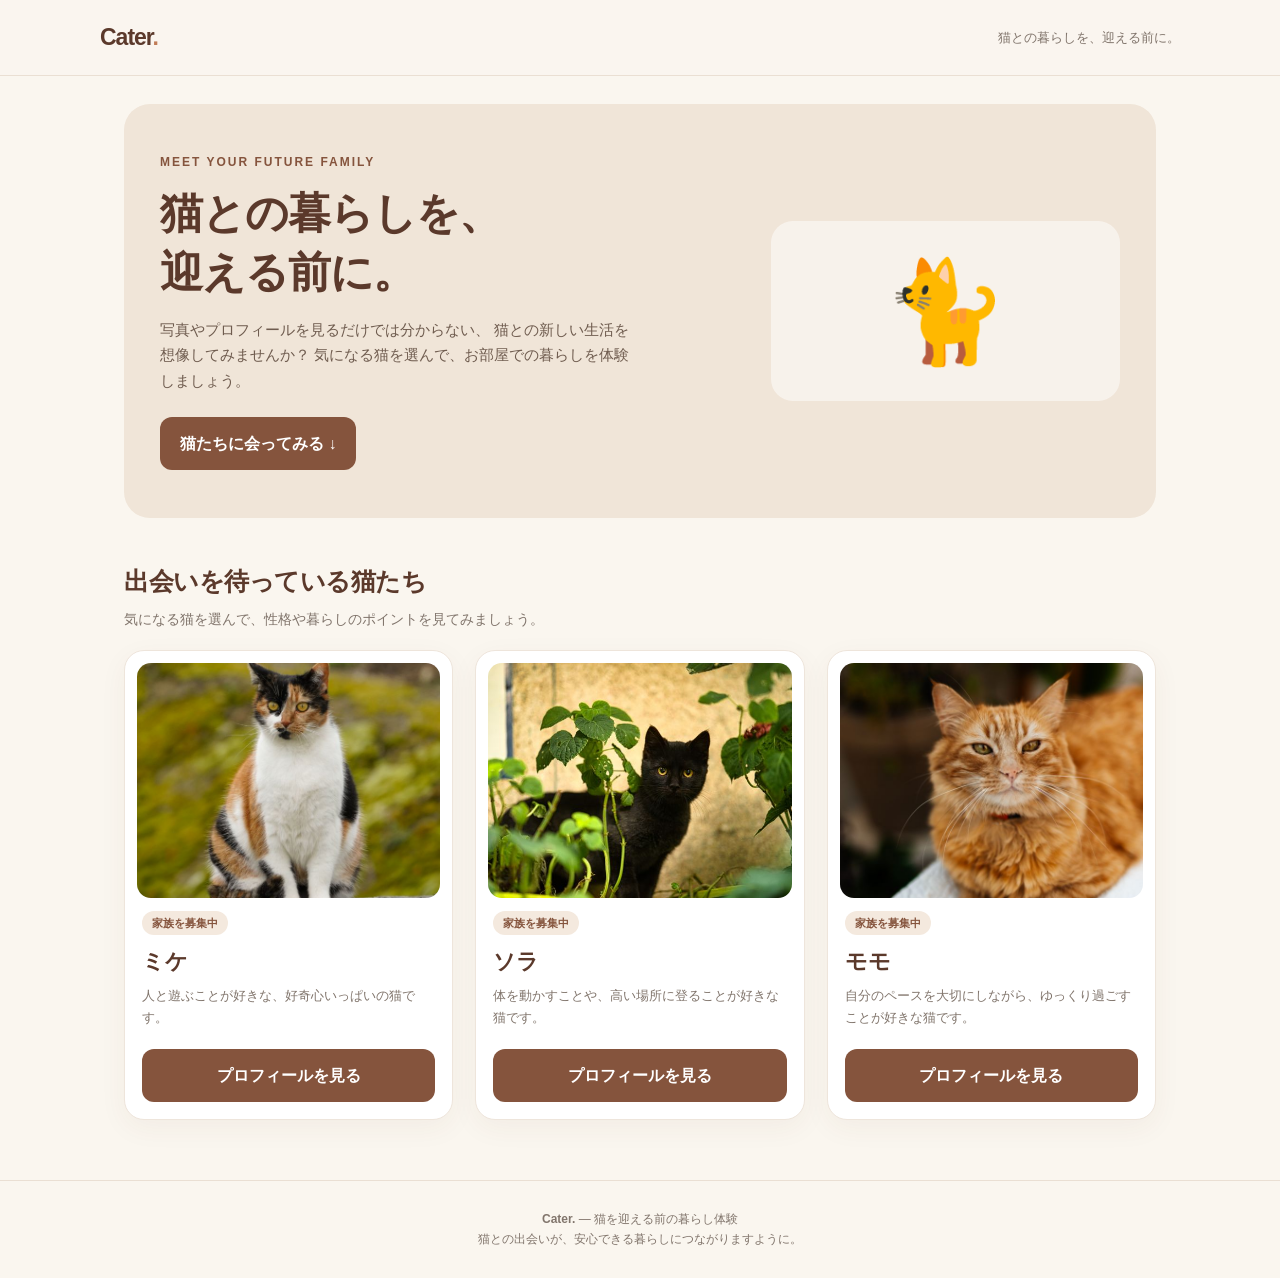
==== index.html @ 7bb15263 "Update index.html" ====
<!DOCTYPE html>
<html lang="ja">
<head>
  <meta charset="UTF-8">
  <meta name="viewport" content="width=device-width, initial-scale=1.0">
  <meta name="theme-color" content="#faf6ef">
  <title>Cater — 猫との暮らしを、迎える前に。</title>

  <script type="module"
    src="https://ajax.googleapis.com/ajax/libs/model-viewer/4.0.0/model-viewer.min.js">
  </script>

  <style>
    :root {
      --bg: #faf6ef;
      --paper: #ffffff;
      --brown: #85543d;
      --brown-dark: #5b392b;
      --text: #40352e;
      --muted: #81756c;
      --accent: #c17c57;
      --soft: #f0e5d8;
      --line: #eadfd3;
      --green: #66775a;
      --shadow: 0 8px 28px #59402b0d;
    }

    * { box-sizing: border-box; }

    html { scroll-behavior: smooth; }

    body {
      margin: 0;
      font-family: -apple-system, BlinkMacSystemFont, "Segoe UI",
        "Noto Sans JP", sans-serif;
      color: var(--text);
      background: var(--bg);
      line-height: 1.7;
    }

    button { font: inherit; }

    .site-header {
      padding: 18px 24px;
      border-bottom: 1px solid var(--line);
      background: #faf6efeF;
    }

    .nav {
      max-width: 1080px;
      margin: auto;
      display: flex;
      justify-content: space-between;
      align-items: center;
      gap: 16px;
    }

    .logo {
      font-size: 23px;
      font-weight: 800;
      letter-spacing: -1px;
      color: var(--brown-dark);
    }

    .logo span { color: var(--accent); }

    .nav-note {
      color: var(--muted);
      font-size: 13px;
    }

    main {
      max-width: 1080px;
      margin: 0 auto;
      padding: 28px 24px 60px;
    }

    .hero {
      padding: 48px 36px;
      border-radius: 26px;
      background: var(--soft);
      display: grid;
      grid-template-columns: 1.25fr 0.75fr;
      gap: 28px;
      align-items: center;
      overflow: hidden;
      position: relative;
    }

    .eyebrow {
      color: var(--brown);
      font-size: 12px;
      font-weight: 800;
      letter-spacing: 2px;
      margin: 0 0 12px;
    }

    .hero h1 {
      margin: 0;
      color: var(--brown-dark);
      font-size: clamp(28px, 4vw, 43px);
      line-height: 1.35;
      letter-spacing: -1px;
    }

    .hero-copy {
      color: #6f5c4f;
      max-width: 480px;
      margin: 16px 0 24px;
      font-size: 15px;
    }

    .hero-visual {
      min-height: 180px;
      display: flex;
      align-items: center;
      justify-content: center;
      text-align: center;
      font-size: 100px;
      background: #ffffff80;
      border-radius: 22px;
    }

    .primary-button, .secondary-button {
      border: none;
      border-radius: 12px;
      padding: 13px 20px;
      cursor: pointer;
      font-weight: 700;
      transition: transform .18s, background .18s;
    }

    .primary-button {
      color: white;
      background: var(--brown);
    }

    .primary-button:hover {
      background: var(--brown-dark);
      transform: translateY(-1px);
    }

    .secondary-button {
      color: var(--brown-dark);
      background: var(--soft);
    }

    .secondary-button:hover { background: #e8d8c7; }

    .section-heading {
      margin: 42px 0 18px;
    }

    .section-heading h2 {
      margin: 0;
      font-size: 25px;
      color: var(--brown-dark);
      letter-spacing: -.5px;
    }

    .section-heading p {
      margin: 5px 0 0;
      color: var(--muted);
      font-size: 14px;
    }

    #cat-list {
      display: grid;
      grid-template-columns: repeat(3, minmax(0, 1fr));
      gap: 22px;
    }

    .cat-card {
      min-width: 0;
      background: var(--paper);
      border: 1px solid #eee5db;
      border-radius: 20px;
      padding: 12px;
      box-shadow: var(--shadow);
      transition: transform .2s, box-shadow .2s;
    }

    .cat-card:hover {
      transform: translateY(-3px);
      box-shadow: 0 14px 32px #59402b14;
    }

    .cat-photo {
      display: block;
      width: 100%;
      height: 235px;
      object-fit: cover;
      border-radius: 14px;
      background: var(--soft);
    }

    .cat-card-content { padding: 10px 5px 5px; }

    .cat-label {
      display: inline-block;
      background: #f4e9de;
      color: var(--brown);
      border-radius: 20px;
      padding: 3px 10px;
      font-size: 11px;
      font-weight: 700;
    }

    .cat-card h3 {
      margin: 8px 0 4px;
      font-size: 22px;
      color: var(--brown-dark);
    }

    .cat-card p {
      margin: 0 0 16px;
      min-height: 48px;
      font-size: 13px;
      color: var(--muted);
    }

    .cat-card button { width: 100%; }

    #profile {
      display: none;
      max-width: 850px;
      margin: 0 auto;
    }

    .back-button { margin-bottom: 22px; }

    .profile-top {
      display: grid;
      grid-template-columns: minmax(0, 1fr) minmax(0, 1fr);
      gap: 28px;
      align-items: start;
    }

    #profile-photo {
      width: 100%;
      height: 380px;
      object-fit: cover;
      border-radius: 22px;
      background: var(--soft);
      box-shadow: var(--shadow);
    }

    .profile-summary {
      padding: 8px 0;
    }

    .profile-summary h2 {
      margin: 10px 0 12px;
      font-size: 34px;
      color: var(--brown-dark);
      line-height: 1.3;
    }

    .profile-summary > p {
      color: var(--muted);
      font-size: 14px;
    }

    .profile-info {
      display: grid;
      grid-template-columns: 1fr 1fr;
      gap: 12px;
      margin-top: 20px;
    }

    .info-card {
      background: white;
      border: 1px solid var(--line);
      border-radius: 14px;
      padding: 14px;
    }

    .info-card .info-label {
      display: block;
      font-size: 12px;
      color: var(--muted);
      margin-bottom: 5px;
    }

    .info-card strong {
      display: block;
      color: var(--brown-dark);
      font-size: 14px;
    }

    .care-panel {
      margin-top: 26px;
      padding: 22px;
      border-radius: 18px;
      background: #eef0e7;
      border: 1px solid #e0e5d7;
    }

    .care-panel h3 {
      margin: 0 0 8px;
      color: #46563b;
      font-size: 18px;
    }

    .care-panel p {
      margin: 0;
      color: #58634f;
      font-size: 14px;
    }

    #ar-section {
      margin-top: 30px;
      padding: 24px;
      background: white;
      border: 1px solid var(--line);
      border-radius: 22px;
      box-shadow: var(--shadow);
    }

    #ar-section h3 {
      margin: 0;
      color: var(--brown-dark);
      font-size: 23px;
    }

    .hint {
      color: var(--muted);
      font-size: 13px;
      line-height: 1.8;
    }

    model-viewer {
      display: block;
      width: 100%;
      height: 390px;
      margin-top: 16px;
      background: #f5eee6;
      border-radius: 16px;
      --poster-color: #f5eee6;
    }

    .ar-note {
      background: #faf6ef;
      border-radius: 12px;
      padding: 12px 15px;
      margin-top: 14px;
    }

    footer {
      text-align: center;
      border-top: 1px solid var(--line);
      padding: 28px 16px;
      color: var(--muted);
      font-size: 12px;
    }

    @media (max-width: 720px) {
      .site-header { padding: 14px 18px; }
      main { padding: 20px 16px 40px; }

      .hero {
        padding: 28px 22px;
        grid-template-columns: 1fr;
        gap: 20px;
      }

      .hero-visual {
        min-height: 120px;
        font-size: 75px;
      }

      #cat-list {
        grid-template-columns: repeat(2, minmax(0, 1fr));
        gap: 12px;
      }

      .cat-photo { height: 175px; }
      .cat-card { padding: 9px; }
      .cat-card h3 { font-size: 19px; }
      .cat-card p { font-size: 12px; }

      .profile-top { grid-template-columns: 1fr; gap: 16px; }
      #profile-photo { height: 300px; }
      .profile-summary h2 { font-size: 30px; }

      #ar-section { padding: 16px; }
      model-viewer { height: 330px; }
    }

    @media (max-width: 380px) {
      #cat-list { grid-template-columns: 1fr; }
      .cat-photo { height: 230px; }
      .profile-info { grid-template-columns: 1fr; }
      .nav-note { font-size: 11px; }
    }
  </style>
</head>

<body>
  <header class="site-header">
    <nav class="nav">
      <div class="logo">Cater<span>.</span></div>
      <div class="nav-note">猫との暮らしを、迎える前に。</div>
    </nav>
  </header>

  <main>
    <section id="cat-list-section">
      <div class="hero">
        <div>
          <p class="eyebrow">MEET YOUR FUTURE FAMILY</p>
          <h1>猫との暮らしを、<br>迎える前に。</h1>
          <p class="hero-copy">
            写真やプロフィールを見るだけでは分からない、
            猫との新しい生活を想像してみませんか？
            気になる猫を選んで、お部屋での暮らしを体験しましょう。
          </p>
          <button class="primary-button" id="start-button">
            猫たちに会ってみる ↓
          </button>
        </div>
        <div class="hero-visual" aria-hidden="true">🐈</div>
      </div>

      <div class="section-heading" id="cats-heading">
        <h2>出会いを待っている猫たち</h2>
        <p>気になる猫を選んで、性格や暮らしのポイントを見てみましょう。</p>
      </div>

      <div id="cat-list"></div>
    </section>

    <section id="profile">
      <button class="secondary-button back-button" id="back-button">
        ← 猫たちの一覧に戻る
      </button>

      <div class="profile-top">
        <img id="profile-photo" src="" alt="猫の写真">

        <div class="profile-summary">
          <span class="cat-label">MEET YOUR CAT</span>
          <h2 id="profile-name"></h2>
          <p id="profile-intro"></p>

          <div class="profile-info">
            <div class="info-card">
              <span class="info-label">年齢</span>
              <strong id="profile-age"></strong>
            </div>
            <div class="info-card">
              <span class="info-label">性格</span>
              <strong id="profile-personality"></strong>
            </div>
            <div class="info-card">
              <span class="info-label">好きなこと</span>
              <strong id="profile-likes"></strong>
            </div>
            <div class="info-card">
              <span class="info-label">暮らしのヒント</span>
              <strong>環境を整える</strong>
            </div>
          </div>
        </div>
      </div>

      <section class="care-panel">
        <h3>🐾 一緒に暮らすためのポイント</h3>
        <p id="profile-care"></p>
      </section>

      <section id="ar-section">
        <h3>お部屋で一緒に暮らしてみよう</h3>
        <p class="hint">
          3Dモデルを動かして猫の姿を確認できます。
          対応するスマートフォンでは「AR」ボタンから、
          床などの平らな場所に猫を配置できます。
        </p>

        <model-viewer
          id="cat-model"
          src="./domestic-cat-sitting.glb"
          alt="猫の3Dモデル"
          ar
          ar-modes="webxr scene-viewer quick-look"
          camera-controls
          touch-action="pan-y"
          shadow-intensity="1"
          environment-image="neutral"
          loading="eager">
        </model-viewer>

        <div class="ar-note hint">
          <strong>暮らしを想像してみよう</strong><br>
          猫が過ごすスペースや家具の配置を考えてみましょう。
          実際の性格や行動には個体差があります。
        </div>
      </section>
    </section>
  </main>

  <footer>
    <strong>Cater.</strong> — 猫を迎える前の暮らし体験<br>
    <span>猫との出会いが、安心できる暮らしにつながりますように。</span>
  </footer>

  <script>
    const cats = [
      {
        name: "ミケ",
        age: "2歳",
        personality: "好奇心旺盛",
        intro: "人と遊ぶことが好きな、好奇心いっぱいの猫です。",
        likes: "おもちゃ遊び・窓の外",
        care: "一緒に遊ぶ時間をつくりましょう。家具などで爪とぎをする場合に備えて、適切な爪とぎ器や安心して過ごせる場所を用意しておくと安心です。",
        image: "./mike.jpg",
        model: "./mike.glb"
      },
      {
        name: "ソラ",
        age: "1歳",
        personality: "活発で元気",
        intro: "体を動かすことや、高い場所に登ることが好きな猫です。",
        likes: "走ること・高い場所",
        care: "上下運動ができる場所を用意し、誤飲につながる小物や危険な場所がないか確認しましょう。遊びの時間も大切です。",
        image: "./sora.jpg",
        model: "./domestic-cat-sitting.glb"
      },
      {
        name: "モモ",
        age: "4歳",
        personality: "落ち着いた性格",
        intro: "自分のペースを大切にしながら、ゆっくり過ごすことが好きな猫です。",
        likes: "静かな場所・休息",
        care: "猫がひとりで安心して休める場所を用意しましょう。来客や大きな音があるときも、猫が自分で離れられる環境が大切です。",
        image: "./momo.jpg",
        model: "./domestic-cat-sitting.glb"
      }
    ];

    const catList = document.getElementById("cat-list");
    const listSection = document.getElementById("cat-list-section");
    const profile = document.getElementById("profile");
    const catModel = document.getElementById("cat-model");

    cats.forEach((cat, index) => {
      const card = document.createElement("article");
      card.className = "cat-card";

      const photo = document.createElement("img");
      photo.className = "cat-photo";
      photo.src = cat.image;
      photo.alt = cat.name + "の写真";
      photo.loading = "lazy";

      const content = document.createElement("div");
      content.className = "cat-card-content";

      const label = document.createElement("span");
      label.className = "cat-label";
      label.textContent = "家族を募集中";

      const name = document.createElement("h3");
      name.textContent = cat.name;

      const personality = document.createElement("p");
      personality.textContent = cat.intro;

      const button = document.createElement("button");
      button.className = "primary-button";
      button.textContent = "プロフィールを見る";
      button.addEventListener("click", () => showProfile(index));

      content.append(label, name, personality, button);
      card.append(photo, content);
      catList.appendChild(card);
    });

    function showProfile(index) {
      const cat = cats[index];

      document.getElementById("profile-photo").src = cat.image;
      document.getElementById("profile-photo").alt = cat.name + "の写真";
      document.getElementById("profile-name").textContent = cat.name;
      document.getElementById("profile-intro").textContent = cat.intro;
      document.getElementById("profile-age").textContent = cat.age;
      document.getElementById("profile-personality").textContent = cat.personality;
      document.getElementById("profile-likes").textContent = cat.likes;
      document.getElementById("profile-care").textContent = cat.care;

      catModel.src = cat.model;

      listSection.style.display = "none";
      profile.style.display = "block";
      window.scrollTo({ top: 0, behavior: "smooth" });
    }

    document.getElementById("back-button").addEventListener("click", () => {
      profile.style.display = "none";
      listSection.style.display = "block";
      window.scrollTo({ top: 0, behavior: "smooth" });
    });

    document.getElementById("start-button").addEventListener("click", () => {
      document.getElementById("cats-heading").scrollIntoView({
        behavior: "smooth",
        block: "start"
      });
    });
  </script>
</body>
</html>
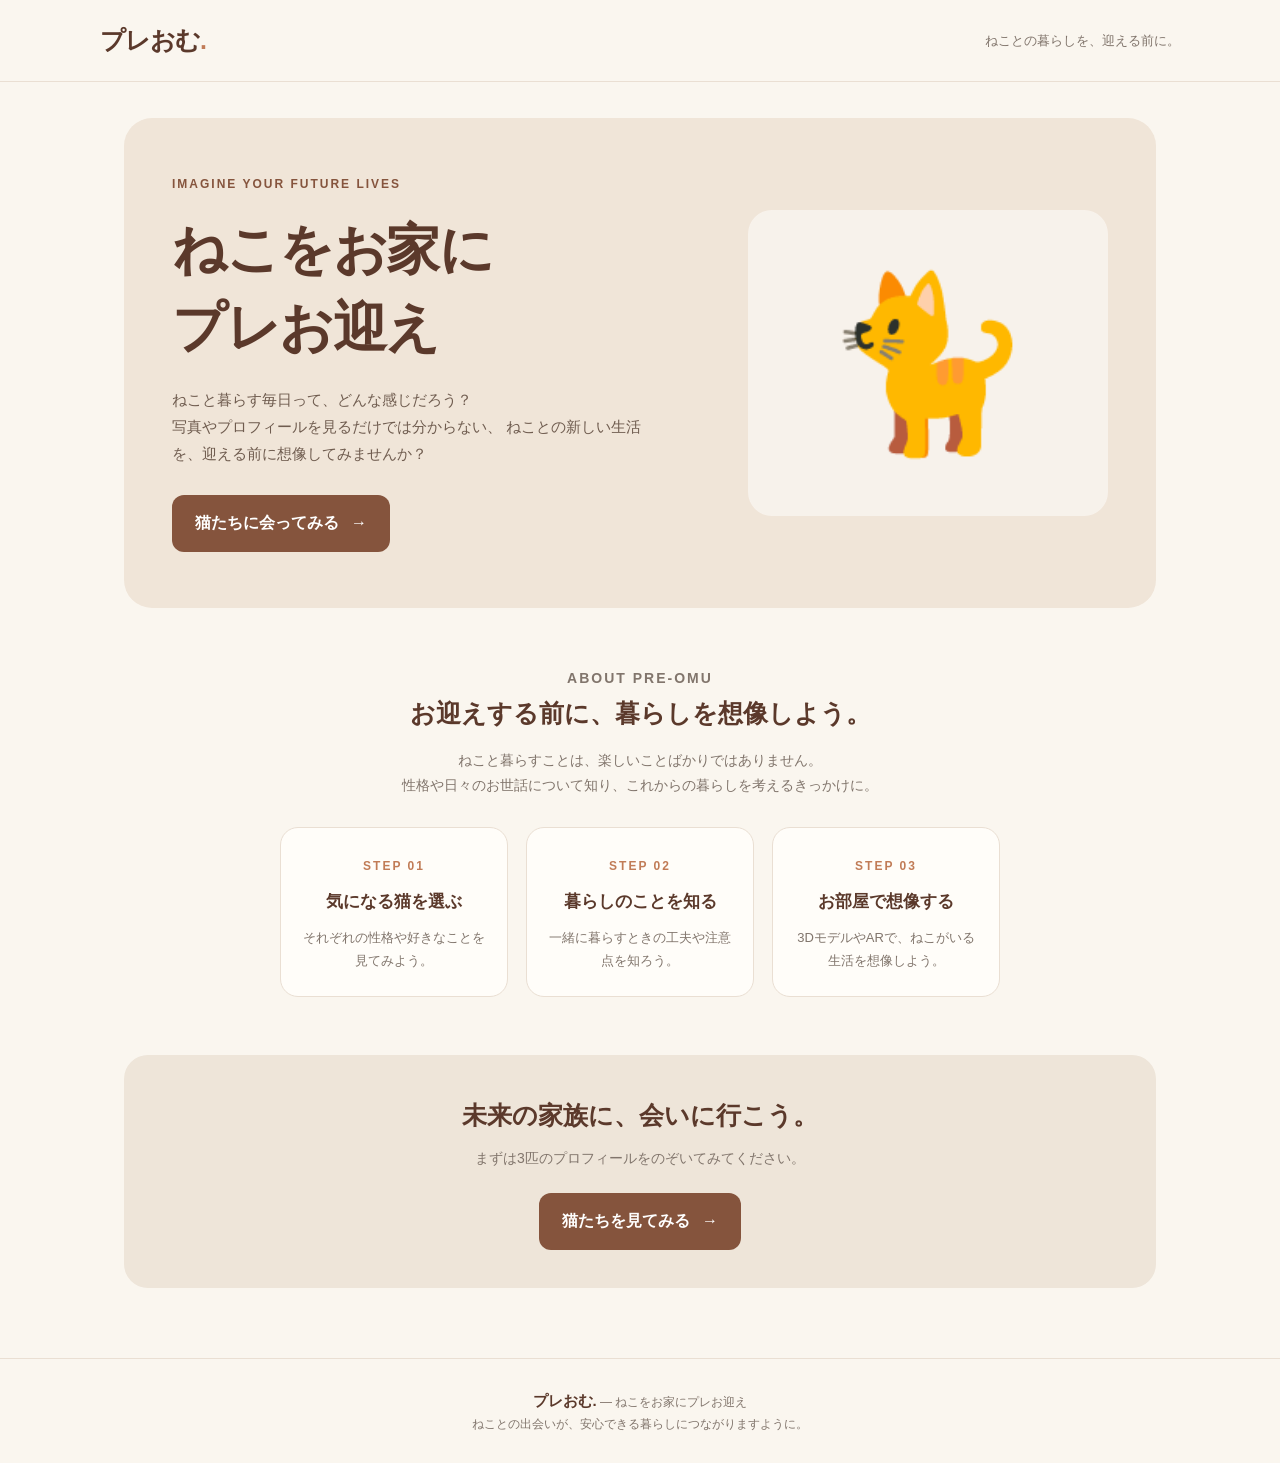
==== commit 5661fcd8: "Update index.html" ====
--- a/index.html
+++ b/index.html
@@ -5,25 +5,18 @@
   <meta charset="UTF-8">
   <meta name="viewport" content="width=device-width, initial-scale=1.0">
   <meta name="theme-color" content="#faf6ef">
-  <title>Cater — 猫との暮らしを、迎える前に。</title>
-
-  <script type="module"
-    src="https://ajax.googleapis.com/ajax/libs/model-viewer/4.0.0/model-viewer.min.js">
-  </script>
-
+  <title>プレおむ — ねこをお家にプレお迎え</title>
   <style>
     :root {
       --bg: #faf6ef;
-      --paper: #ffffff;
+      --paper: #fffdf9;
       --brown: #85543d;
-      --brown-dark: #5b392b;
+      --dark: #5b392b;
       --text: #40352e;
       --muted: #81756c;
       --accent: #c17c57;
       --soft: #f0e5d8;
       --line: #eadfd3;
-      --green: #66775a;
-      --shadow: 0 8px 28px #59402b0d;
     }
 
     * { box-sizing: border-box; }
@@ -36,31 +29,31 @@
         "Noto Sans JP", sans-serif;
       color: var(--text);
       background: var(--bg);
-      line-height: 1.7;
-    }
-
-    button { font: inherit; }
+      line-height: 1.8;
+    }
+
+    a { color: inherit; text-decoration: none; }
 
     .site-header {
       padding: 18px 24px;
       border-bottom: 1px solid var(--line);
-      background: #faf6efeF;
+      background: var(--bg);
     }
 
     .nav {
       max-width: 1080px;
       margin: auto;
       display: flex;
+      align-items: center;
       justify-content: space-between;
-      align-items: center;
       gap: 16px;
     }
 
     .logo {
-      font-size: 23px;
+      font-size: 25px;
       font-weight: 800;
       letter-spacing: -1px;
-      color: var(--brown-dark);
+      color: var(--dark);
     }
 
     .logo span { color: var(--accent); }
@@ -72,542 +65,247 @@
 
     main {
       max-width: 1080px;
-      margin: 0 auto;
-      padding: 28px 24px 60px;
+      margin: auto;
+      padding: 36px 24px 70px;
     }
 
     .hero {
-      padding: 48px 36px;
-      border-radius: 26px;
+      min-height: 490px;
+      padding: 55px 48px;
+      border-radius: 28px;
       background: var(--soft);
       display: grid;
-      grid-template-columns: 1.25fr 0.75fr;
-      gap: 28px;
+      grid-template-columns: 1.2fr 0.8fr;
       align-items: center;
+      gap: 36px;
       overflow: hidden;
-      position: relative;
     }
 
     .eyebrow {
+      margin: 0 0 14px;
       color: var(--brown);
       font-size: 12px;
       font-weight: 800;
       letter-spacing: 2px;
-      margin: 0 0 12px;
-    }
-
-    .hero h1 {
+    }
+
+    h1 {
       margin: 0;
-      color: var(--brown-dark);
-      font-size: clamp(28px, 4vw, 43px);
-      line-height: 1.35;
-      letter-spacing: -1px;
+      color: var(--dark);
+      font-size: clamp(34px, 5vw, 54px);
+      line-height: 1.45;
+      letter-spacing: -1.5px;
     }
 
     .hero-copy {
+      max-width: 470px;
+      margin: 20px 0 28px;
       color: #6f5c4f;
-      max-width: 480px;
-      margin: 16px 0 24px;
       font-size: 15px;
     }
 
+    .primary-button {
+      display: inline-flex;
+      align-items: center;
+      justify-content: center;
+      gap: 12px;
+      padding: 14px 23px;
+      border: 0;
+      border-radius: 12px;
+      background: var(--brown);
+      color: white;
+      font: inherit;
+      font-weight: 700;
+      transition: background .2s, transform .2s;
+    }
+
+    .primary-button:hover {
+      background: var(--dark);
+      transform: translateY(-2px);
+    }
+
     .hero-visual {
-      min-height: 180px;
+      min-height: 300px;
       display: flex;
       align-items: center;
       justify-content: center;
+      border-radius: 24px;
+      background: #ffffff80;
+      font-size: clamp(100px, 15vw, 170px);
+    }
+
+    .intro {
+      max-width: 720px;
+      margin: 58px auto 0;
       text-align: center;
-      font-size: 100px;
-      background: #ffffff80;
-      border-radius: 22px;
-    }
-
-    .primary-button, .secondary-button {
-      border: none;
-      border-radius: 12px;
-      padding: 13px 20px;
-      cursor: pointer;
-      font-weight: 700;
-      transition: transform .18s, background .18s;
-    }
-
-    .primary-button {
-      color: white;
-      background: var(--brown);
-    }
-
-    .primary-button:hover {
-      background: var(--brown-dark);
-      transform: translateY(-1px);
-    }
-
-    .secondary-button {
-      color: var(--brown-dark);
-      background: var(--soft);
-    }
-
-    .secondary-button:hover { background: #e8d8c7; }
-
-    .section-heading {
-      margin: 42px 0 18px;
-    }
-
-    .section-heading h2 {
+    }
+
+    .intro h2 {
+      margin: 0 0 12px;
+      color: var(--dark);
+      font-size: 25px;
+    }
+
+    .intro p {
       margin: 0;
+      color: var(--muted);
+      font-size: 14px;
+    }
+
+    .steps {
+      display: grid;
+      grid-template-columns: repeat(3, 1fr);
+      gap: 18px;
+      margin-top: 28px;
+    }
+
+    .step {
+      padding: 23px 18px;
+      border: 1px solid var(--line);
+      border-radius: 18px;
+      background: var(--paper);
+      text-align: center;
+    }
+
+    .step-number {
+      color: var(--accent);
+      font-size: 12px;
+      font-weight: 800;
+      letter-spacing: 2px;
+    }
+
+    .step h3 {
+      margin: 8px 0;
+      color: var(--dark);
+      font-size: 17px;
+    }
+
+    .step p {
+      margin: 0;
+      color: var(--muted);
+      font-size: 13px;
+    }
+
+    .bottom-cta {
+      margin-top: 58px;
+      padding: 38px 22px;
+      border-radius: 24px;
+      background: #eee5d9;
+      text-align: center;
+    }
+
+    .bottom-cta h2 {
+      margin: 0 0 8px;
+      color: var(--dark);
       font-size: 25px;
-      color: var(--brown-dark);
-      letter-spacing: -.5px;
-    }
-
-    .section-heading p {
-      margin: 5px 0 0;
+    }
+
+    .bottom-cta p {
+      margin: 0 0 22px;
       color: var(--muted);
       font-size: 14px;
     }
 
-    #cat-list {
-      display: grid;
-      grid-template-columns: repeat(3, minmax(0, 1fr));
-      gap: 22px;
-    }
-
-    .cat-card {
-      min-width: 0;
-      background: var(--paper);
-      border: 1px solid #eee5db;
-      border-radius: 20px;
-      padding: 12px;
-      box-shadow: var(--shadow);
-      transition: transform .2s, box-shadow .2s;
-    }
-
-    .cat-card:hover {
-      transform: translateY(-3px);
-      box-shadow: 0 14px 32px #59402b14;
-    }
-
-    .cat-photo {
-      display: block;
-      width: 100%;
-      height: 235px;
-      object-fit: cover;
-      border-radius: 14px;
-      background: var(--soft);
-    }
-
-    .cat-card-content { padding: 10px 5px 5px; }
-
-    .cat-label {
-      display: inline-block;
-      background: #f4e9de;
-      color: var(--brown);
-      border-radius: 20px;
-      padding: 3px 10px;
-      font-size: 11px;
-      font-weight: 700;
-    }
-
-    .cat-card h3 {
-      margin: 8px 0 4px;
-      font-size: 22px;
-      color: var(--brown-dark);
-    }
-
-    .cat-card p {
-      margin: 0 0 16px;
-      min-height: 48px;
-      font-size: 13px;
-      color: var(--muted);
-    }
-
-    .cat-card button { width: 100%; }
-
-    #profile {
-      display: none;
-      max-width: 850px;
-      margin: 0 auto;
-    }
-
-    .back-button { margin-bottom: 22px; }
-
-    .profile-top {
-      display: grid;
-      grid-template-columns: minmax(0, 1fr) minmax(0, 1fr);
-      gap: 28px;
-      align-items: start;
-    }
-
-    #profile-photo {
-      width: 100%;
-      height: 380px;
-      object-fit: cover;
-      border-radius: 22px;
-      background: var(--soft);
-      box-shadow: var(--shadow);
-    }
-
-    .profile-summary {
-      padding: 8px 0;
-    }
-
-    .profile-summary h2 {
-      margin: 10px 0 12px;
-      font-size: 34px;
-      color: var(--brown-dark);
-      line-height: 1.3;
-    }
-
-    .profile-summary > p {
-      color: var(--muted);
-      font-size: 14px;
-    }
-
-    .profile-info {
-      display: grid;
-      grid-template-columns: 1fr 1fr;
-      gap: 12px;
-      margin-top: 20px;
-    }
-
-    .info-card {
-      background: white;
-      border: 1px solid var(--line);
-      border-radius: 14px;
-      padding: 14px;
-    }
-
-    .info-card .info-label {
-      display: block;
+    footer {
+      padding: 28px 16px;
+      border-top: 1px solid var(--line);
+      color: var(--muted);
       font-size: 12px;
-      color: var(--muted);
-      margin-bottom: 5px;
-    }
-
-    .info-card strong {
-      display: block;
-      color: var(--brown-dark);
-      font-size: 14px;
-    }
-
-    .care-panel {
-      margin-top: 26px;
-      padding: 22px;
-      border-radius: 18px;
-      background: #eef0e7;
-      border: 1px solid #e0e5d7;
-    }
-
-    .care-panel h3 {
-      margin: 0 0 8px;
-      color: #46563b;
-      font-size: 18px;
-    }
-
-    .care-panel p {
-      margin: 0;
-      color: #58634f;
-      font-size: 14px;
-    }
-
-    #ar-section {
-      margin-top: 30px;
-      padding: 24px;
-      background: white;
-      border: 1px solid var(--line);
-      border-radius: 22px;
-      box-shadow: var(--shadow);
-    }
-
-    #ar-section h3 {
-      margin: 0;
-      color: var(--brown-dark);
-      font-size: 23px;
-    }
-
-    .hint {
-      color: var(--muted);
-      font-size: 13px;
-      line-height: 1.8;
-    }
-
-    model-viewer {
-      display: block;
-      width: 100%;
-      height: 390px;
-      margin-top: 16px;
-      background: #f5eee6;
-      border-radius: 16px;
-      --poster-color: #f5eee6;
-    }
-
-    .ar-note {
-      background: #faf6ef;
-      border-radius: 12px;
-      padding: 12px 15px;
-      margin-top: 14px;
-    }
-
-    footer {
       text-align: center;
-      border-top: 1px solid var(--line);
-      padding: 28px 16px;
-      color: var(--muted);
-      font-size: 12px;
+    }
+
+    footer strong {
+      color: var(--dark);
+      font-size: 15px;
     }
 
     @media (max-width: 720px) {
       .site-header { padding: 14px 18px; }
-      main { padding: 20px 16px 40px; }
+      main { padding: 20px 16px 45px; }
 
       .hero {
-        padding: 28px 22px;
+        min-height: auto;
+        padding: 32px 24px;
         grid-template-columns: 1fr;
-        gap: 20px;
+        gap: 24px;
       }
 
       .hero-visual {
-        min-height: 120px;
-        font-size: 75px;
+        min-height: 180px;
+        font-size: 110px;
       }
 
-      #cat-list {
-        grid-template-columns: repeat(2, minmax(0, 1fr));
-        gap: 12px;
-      }
-
-      .cat-photo { height: 175px; }
-      .cat-card { padding: 9px; }
-      .cat-card h3 { font-size: 19px; }
-      .cat-card p { font-size: 12px; }
-
-      .profile-top { grid-template-columns: 1fr; gap: 16px; }
-      #profile-photo { height: 300px; }
-      .profile-summary h2 { font-size: 30px; }
-
-      #ar-section { padding: 16px; }
-      model-viewer { height: 330px; }
-    }
-
-    @media (max-width: 380px) {
-      #cat-list { grid-template-columns: 1fr; }
-      .cat-photo { height: 230px; }
-      .profile-info { grid-template-columns: 1fr; }
+      .steps { grid-template-columns: 1fr; }
+      .intro { margin-top: 42px; }
+      .bottom-cta { margin-top: 42px; }
       .nav-note { font-size: 11px; }
     }
   </style>
 </head>
-
 <body>
   <header class="site-header">
     <nav class="nav">
-      <div class="logo">Cater<span>.</span></div>
-      <div class="nav-note">猫との暮らしを、迎える前に。</div>
+      <a class="logo" href="./index.html">プレおむ<span>.</span></a>
+      <div class="nav-note">ねことの暮らしを、迎える前に。</div>
     </nav>
   </header>
 
   <main>
-    <section id="cat-list-section">
-      <div class="hero">
-        <div>
-          <p class="eyebrow">MEET YOUR FUTURE FAMILY</p>
-          <h1>猫との暮らしを、<br>迎える前に。</h1>
-          <p class="hero-copy">
-            写真やプロフィールを見るだけでは分からない、
-            猫との新しい生活を想像してみませんか？
-            気になる猫を選んで、お部屋での暮らしを体験しましょう。
-          </p>
-          <button class="primary-button" id="start-button">
-            猫たちに会ってみる ↓
-          </button>
-        </div>
-        <div class="hero-visual" aria-hidden="true">🐈</div>
+    <section class="hero">
+      <div>
+        <p class="eyebrow">IMAGINE YOUR FUTURE LIVES</p>
+        <h1>ねこをお家に<br>プレお迎え</h1>
+        <p class="hero-copy">
+          ねこと暮らす毎日って、どんな感じだろう？<br>
+          写真やプロフィールを見るだけでは分からない、
+          ねことの新しい生活を、迎える前に想像してみませんか？
+        </p>
+        <a class="primary-button" href="./cats.html">
+          猫たちに会ってみる <span aria-hidden="true">→</span>
+        </a>
       </div>
-
-      <div class="section-heading" id="cats-heading">
-        <h2>出会いを待っている猫たち</h2>
-        <p>気になる猫を選んで、性格や暮らしのポイントを見てみましょう。</p>
+      <div class="hero-visual" aria-hidden="true">🐈</div>
+    </section>
+
+    <section class="intro">
+      <p class="eyebrow">ABOUT PRE-OMU</p>
+      <h2>お迎えする前に、暮らしを想像しよう。</h2>
+      <p>
+        ねこと暮らすことは、楽しいことばかりではありません。<br>
+        性格や日々のお世話について知り、これからの暮らしを考えるきっかけに。
+      </p>
+
+      <div class="steps">
+        <article class="step">
+          <span class="step-number">STEP 01</span>
+          <h3>気になる猫を選ぶ</h3>
+          <p>それぞれの性格や好きなことを見てみよう。</p>
+        </article>
+        <article class="step">
+          <span class="step-number">STEP 02</span>
+          <h3>暮らしのことを知る</h3>
+          <p>一緒に暮らすときの工夫や注意点を知ろう。</p>
+        </article>
+        <article class="step">
+          <span class="step-number">STEP 03</span>
+          <h3>お部屋で想像する</h3>
+          <p>3DモデルやARで、ねこがいる生活を想像しよう。</p>
+        </article>
       </div>
-
-      <div id="cat-list"></div>
     </section>
 
-    <section id="profile">
-      <button class="secondary-button back-button" id="back-button">
-        ← 猫たちの一覧に戻る
-      </button>
-
-      <div class="profile-top">
-        <img id="profile-photo" src="" alt="猫の写真">
-
-        <div class="profile-summary">
-          <span class="cat-label">MEET YOUR CAT</span>
-          <h2 id="profile-name"></h2>
-          <p id="profile-intro"></p>
-
-          <div class="profile-info">
-            <div class="info-card">
-              <span class="info-label">年齢</span>
-              <strong id="profile-age"></strong>
-            </div>
-            <div class="info-card">
-              <span class="info-label">性格</span>
-              <strong id="profile-personality"></strong>
-            </div>
-            <div class="info-card">
-              <span class="info-label">好きなこと</span>
-              <strong id="profile-likes"></strong>
-            </div>
-            <div class="info-card">
-              <span class="info-label">暮らしのヒント</span>
-              <strong>環境を整える</strong>
-            </div>
-          </div>
-        </div>
-      </div>
-
-      <section class="care-panel">
-        <h3>🐾 一緒に暮らすためのポイント</h3>
-        <p id="profile-care"></p>
-      </section>
-
-      <section id="ar-section">
-        <h3>お部屋で一緒に暮らしてみよう</h3>
-        <p class="hint">
-          3Dモデルを動かして猫の姿を確認できます。
-          対応するスマートフォンでは「AR」ボタンから、
-          床などの平らな場所に猫を配置できます。
-        </p>
-
-        <model-viewer
-          id="cat-model"
-          src="./domestic-cat-sitting.glb"
-          alt="猫の3Dモデル"
-          ar
-          ar-modes="webxr scene-viewer quick-look"
-          camera-controls
-          touch-action="pan-y"
-          shadow-intensity="1"
-          environment-image="neutral"
-          loading="eager">
-        </model-viewer>
-
-        <div class="ar-note hint">
-          <strong>暮らしを想像してみよう</strong><br>
-          猫が過ごすスペースや家具の配置を考えてみましょう。
-          実際の性格や行動には個体差があります。
-        </div>
-      </section>
+    <section class="bottom-cta">
+      <h2>未来の家族に、会いに行こう。</h2>
+      <p>まずは3匹のプロフィールをのぞいてみてください。</p>
+      <a class="primary-button" href="./cats.html">
+        猫たちを見てみる <span aria-hidden="true">→</span>
+      </a>
     </section>
   </main>
 
   <footer>
-    <strong>Cater.</strong> — 猫を迎える前の暮らし体験<br>
-    <span>猫との出会いが、安心できる暮らしにつながりますように。</span>
+    <strong>プレおむ.</strong> — ねこをお家にプレお迎え<br>
+    ねことの出会いが、安心できる暮らしにつながりますように。
   </footer>
-
-  <script>
-    const cats = [
-      {
-        name: "ミケ",
-        age: "2歳",
-        personality: "好奇心旺盛",
-        intro: "人と遊ぶことが好きな、好奇心いっぱいの猫です。",
-        likes: "おもちゃ遊び・窓の外",
-        care: "一緒に遊ぶ時間をつくりましょう。家具などで爪とぎをする場合に備えて、適切な爪とぎ器や安心して過ごせる場所を用意しておくと安心です。",
-        image: "./mike.jpg",
-        model: "./mike.glb"
-      },
-      {
-        name: "ソラ",
-        age: "1歳",
-        personality: "活発で元気",
-        intro: "体を動かすことや、高い場所に登ることが好きな猫です。",
-        likes: "走ること・高い場所",
-        care: "上下運動ができる場所を用意し、誤飲につながる小物や危険な場所がないか確認しましょう。遊びの時間も大切です。",
-        image: "./sora.jpg",
-        model: "./domestic-cat-sitting.glb"
-      },
-      {
-        name: "モモ",
-        age: "4歳",
-        personality: "落ち着いた性格",
-        intro: "自分のペースを大切にしながら、ゆっくり過ごすことが好きな猫です。",
-        likes: "静かな場所・休息",
-        care: "猫がひとりで安心して休める場所を用意しましょう。来客や大きな音があるときも、猫が自分で離れられる環境が大切です。",
-        image: "./momo.jpg",
-        model: "./domestic-cat-sitting.glb"
-      }
-    ];
-
-    const catList = document.getElementById("cat-list");
-    const listSection = document.getElementById("cat-list-section");
-    const profile = document.getElementById("profile");
-    const catModel = document.getElementById("cat-model");
-
-    cats.forEach((cat, index) => {
-      const card = document.createElement("article");
-      card.className = "cat-card";
-
-      const photo = document.createElement("img");
-      photo.className = "cat-photo";
-      photo.src = cat.image;
-      photo.alt = cat.name + "の写真";
-      photo.loading = "lazy";
-
-      const content = document.createElement("div");
-      content.className = "cat-card-content";
-
-      const label = document.createElement("span");
-      label.className = "cat-label";
-      label.textContent = "家族を募集中";
-
-      const name = document.createElement("h3");
-      name.textContent = cat.name;
-
-      const personality = document.createElement("p");
-      personality.textContent = cat.intro;
-
-      const button = document.createElement("button");
-      button.className = "primary-button";
-      button.textContent = "プロフィールを見る";
-      button.addEventListener("click", () => showProfile(index));
-
-      content.append(label, name, personality, button);
-      card.append(photo, content);
-      catList.appendChild(card);
-    });
-
-    function showProfile(index) {
-      const cat = cats[index];
-
-      document.getElementById("profile-photo").src = cat.image;
-      document.getElementById("profile-photo").alt = cat.name + "の写真";
-      document.getElementById("profile-name").textContent = cat.name;
-      document.getElementById("profile-intro").textContent = cat.intro;
-      document.getElementById("profile-age").textContent = cat.age;
-      document.getElementById("profile-personality").textContent = cat.personality;
-      document.getElementById("profile-likes").textContent = cat.likes;
-      document.getElementById("profile-care").textContent = cat.care;
-
-      catModel.src = cat.model;
-
-      listSection.style.display = "none";
-      profile.style.display = "block";
-      window.scrollTo({ top: 0, behavior: "smooth" });
-    }
-
-    document.getElementById("back-button").addEventListener("click", () => {
-      profile.style.display = "none";
-      listSection.style.display = "block";
-      window.scrollTo({ top: 0, behavior: "smooth" });
-    });
-
-    document.getElementById("start-button").addEventListener("click", () => {
-      document.getElementById("cats-heading").scrollIntoView({
-        behavior: "smooth",
-        block: "start"
-      });
-    });
-  </script>
 </body>
 </html>
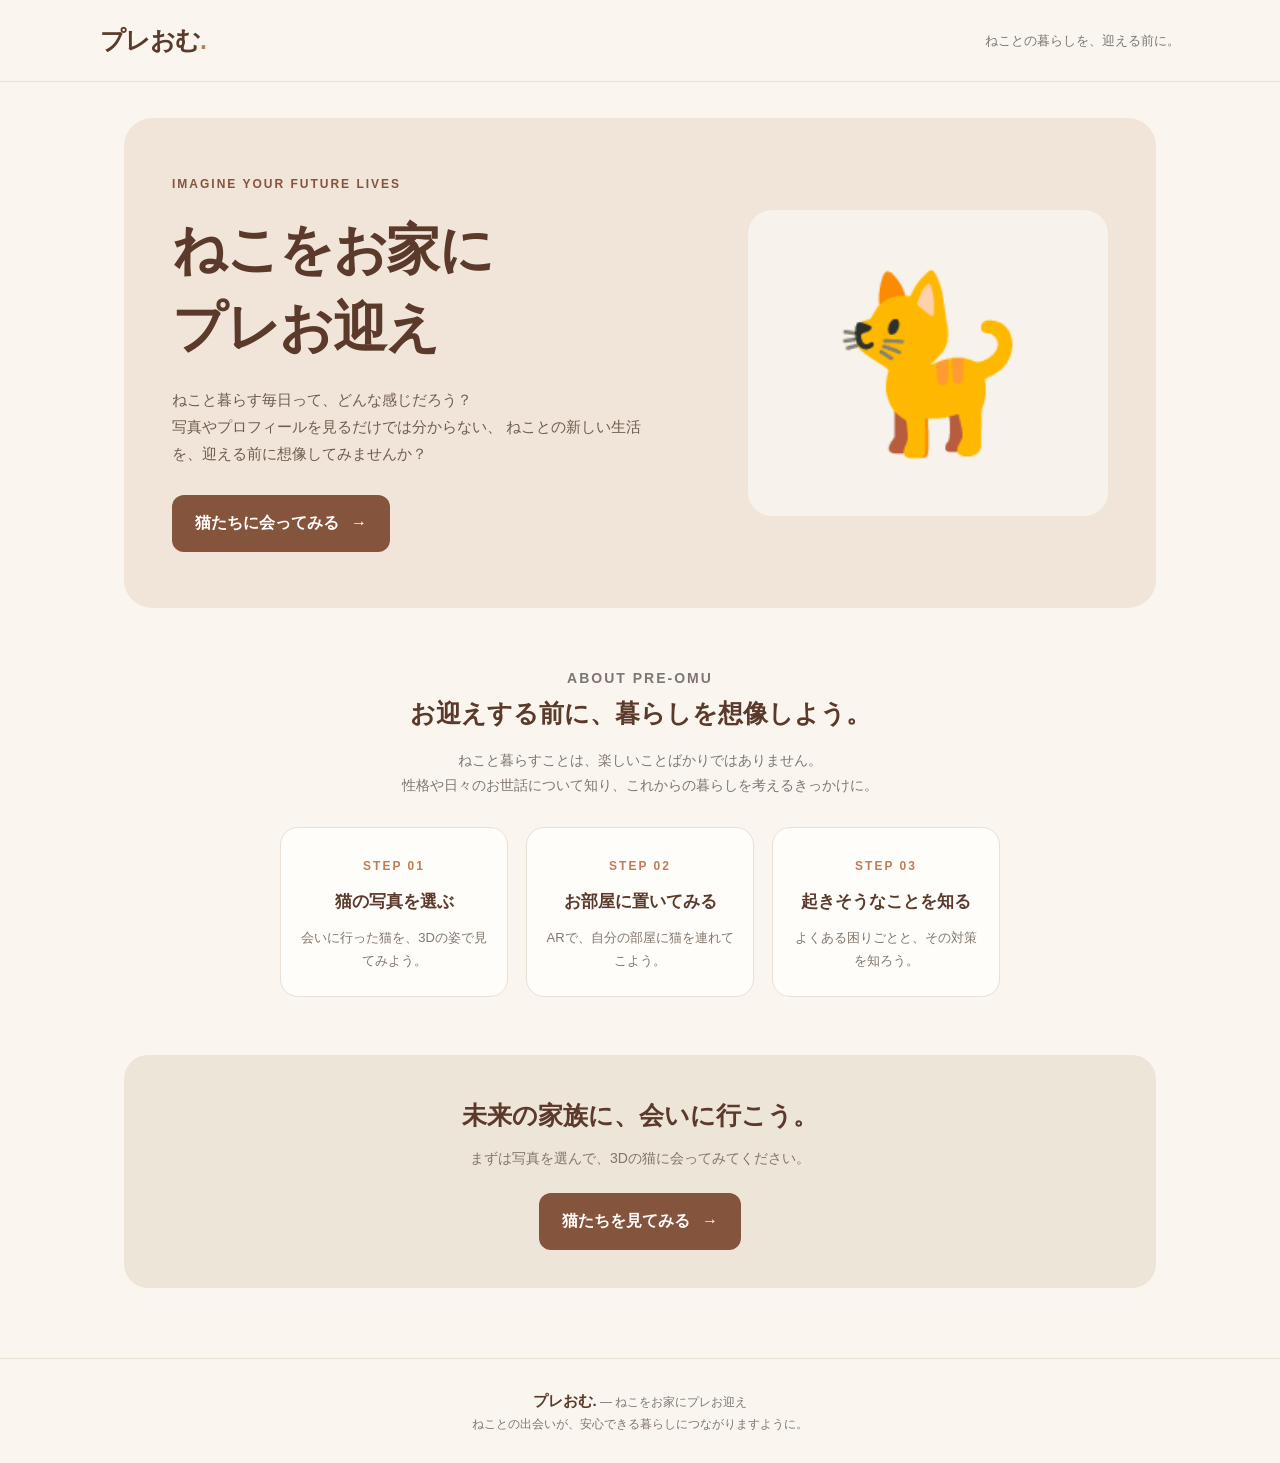
==== commit 984786c7: "Clean up: remove unused files, fix model src, align top page text - Remove cats.html and mike.glb (u" ====
--- a/index.html
+++ b/index.html
@@ -260,7 +260,7 @@
           写真やプロフィールを見るだけでは分からない、
           ねことの新しい生活を、迎える前に想像してみませんか？
         </p>
-        <a class="primary-button" href="./cats.html">
+        <a class="primary-button" href="./upload.html">
           猫たちに会ってみる <span aria-hidden="true">→</span>
         </a>
       </div>
@@ -278,26 +278,26 @@
       <div class="steps">
         <article class="step">
           <span class="step-number">STEP 01</span>
-          <h3>気になる猫を選ぶ</h3>
-          <p>それぞれの性格や好きなことを見てみよう。</p>
+          <h3>猫の写真を選ぶ</h3>
+          <p>会いに行った猫を、3Dの姿で見てみよう。</p>
         </article>
         <article class="step">
           <span class="step-number">STEP 02</span>
-          <h3>暮らしのことを知る</h3>
-          <p>一緒に暮らすときの工夫や注意点を知ろう。</p>
+          <h3>お部屋に置いてみる</h3>
+          <p>ARで、自分の部屋に猫を連れてこよう。</p>
         </article>
         <article class="step">
           <span class="step-number">STEP 03</span>
-          <h3>お部屋で想像する</h3>
-          <p>3DモデルやARで、ねこがいる生活を想像しよう。</p>
+          <h3>起きそうなことを知る</h3>
+          <p>よくある困りごとと、その対策を知ろう。</p>
         </article>
       </div>
     </section>
 
     <section class="bottom-cta">
       <h2>未来の家族に、会いに行こう。</h2>
-      <p>まずは3匹のプロフィールをのぞいてみてください。</p>
-      <a class="primary-button" href="./cats.html">
+      <p>まずは写真を選んで、3Dの猫に会ってみてください。</p>
+      <a class="primary-button" href="./upload.html">
         猫たちを見てみる <span aria-hidden="true">→</span>
       </a>
     </section>
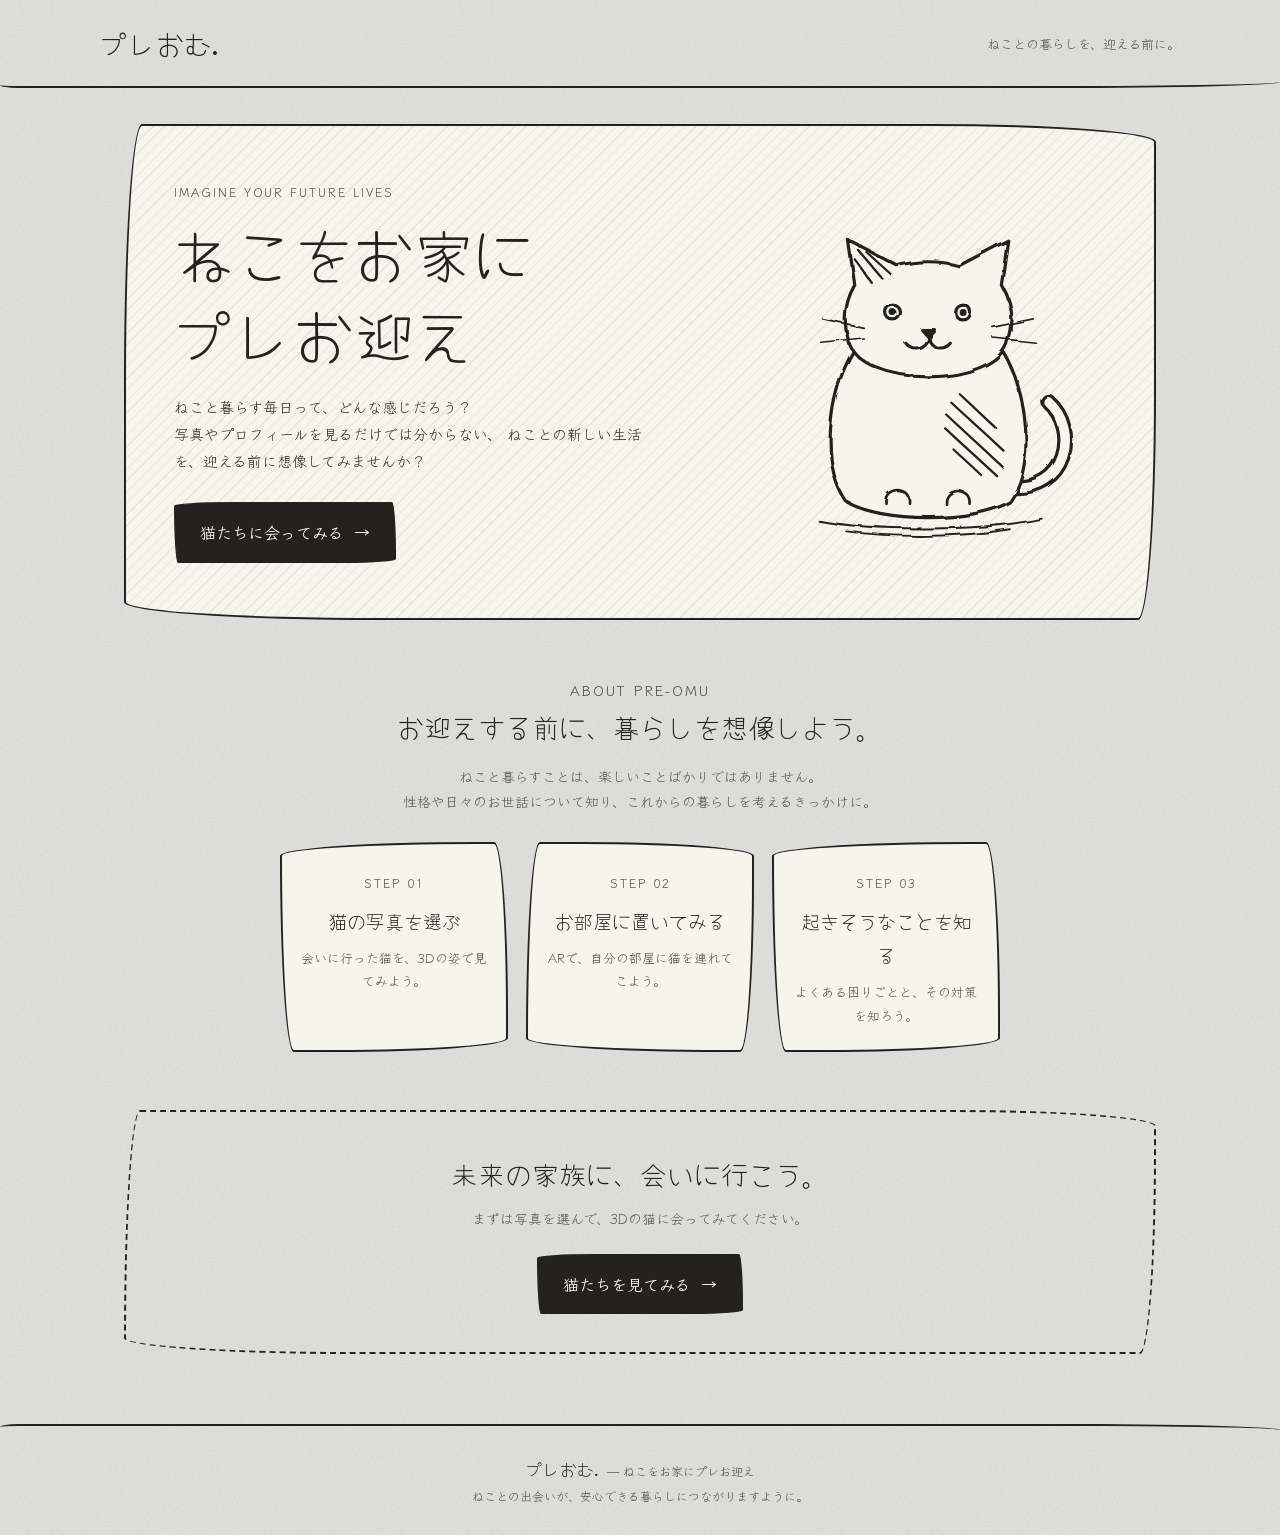
==== commit b266f1e6: "Restyle the site with a pencil-sketch look from the mood board Co-Authored-By: Claude Opus 5.5 <nore" ====
--- a/index.html
+++ b/index.html
@@ -1,246 +1,11 @@
-
 <!DOCTYPE html>
 <html lang="ja">
 <head>
   <meta charset="UTF-8">
   <meta name="viewport" content="width=device-width, initial-scale=1.0">
-  <meta name="theme-color" content="#faf6ef">
+  <meta name="theme-color" content="#e4e4e2">
   <title>プレおむ — ねこをお家にプレお迎え</title>
-  <style>
-    :root {
-      --bg: #faf6ef;
-      --paper: #fffdf9;
-      --brown: #85543d;
-      --dark: #5b392b;
-      --text: #40352e;
-      --muted: #81756c;
-      --accent: #c17c57;
-      --soft: #f0e5d8;
-      --line: #eadfd3;
-    }
-
-    * { box-sizing: border-box; }
-
-    html { scroll-behavior: smooth; }
-
-    body {
-      margin: 0;
-      font-family: -apple-system, BlinkMacSystemFont, "Segoe UI",
-        "Noto Sans JP", sans-serif;
-      color: var(--text);
-      background: var(--bg);
-      line-height: 1.8;
-    }
-
-    a { color: inherit; text-decoration: none; }
-
-    .site-header {
-      padding: 18px 24px;
-      border-bottom: 1px solid var(--line);
-      background: var(--bg);
-    }
-
-    .nav {
-      max-width: 1080px;
-      margin: auto;
-      display: flex;
-      align-items: center;
-      justify-content: space-between;
-      gap: 16px;
-    }
-
-    .logo {
-      font-size: 25px;
-      font-weight: 800;
-      letter-spacing: -1px;
-      color: var(--dark);
-    }
-
-    .logo span { color: var(--accent); }
-
-    .nav-note {
-      color: var(--muted);
-      font-size: 13px;
-    }
-
-    main {
-      max-width: 1080px;
-      margin: auto;
-      padding: 36px 24px 70px;
-    }
-
-    .hero {
-      min-height: 490px;
-      padding: 55px 48px;
-      border-radius: 28px;
-      background: var(--soft);
-      display: grid;
-      grid-template-columns: 1.2fr 0.8fr;
-      align-items: center;
-      gap: 36px;
-      overflow: hidden;
-    }
-
-    .eyebrow {
-      margin: 0 0 14px;
-      color: var(--brown);
-      font-size: 12px;
-      font-weight: 800;
-      letter-spacing: 2px;
-    }
-
-    h1 {
-      margin: 0;
-      color: var(--dark);
-      font-size: clamp(34px, 5vw, 54px);
-      line-height: 1.45;
-      letter-spacing: -1.5px;
-    }
-
-    .hero-copy {
-      max-width: 470px;
-      margin: 20px 0 28px;
-      color: #6f5c4f;
-      font-size: 15px;
-    }
-
-    .primary-button {
-      display: inline-flex;
-      align-items: center;
-      justify-content: center;
-      gap: 12px;
-      padding: 14px 23px;
-      border: 0;
-      border-radius: 12px;
-      background: var(--brown);
-      color: white;
-      font: inherit;
-      font-weight: 700;
-      transition: background .2s, transform .2s;
-    }
-
-    .primary-button:hover {
-      background: var(--dark);
-      transform: translateY(-2px);
-    }
-
-    .hero-visual {
-      min-height: 300px;
-      display: flex;
-      align-items: center;
-      justify-content: center;
-      border-radius: 24px;
-      background: #ffffff80;
-      font-size: clamp(100px, 15vw, 170px);
-    }
-
-    .intro {
-      max-width: 720px;
-      margin: 58px auto 0;
-      text-align: center;
-    }
-
-    .intro h2 {
-      margin: 0 0 12px;
-      color: var(--dark);
-      font-size: 25px;
-    }
-
-    .intro p {
-      margin: 0;
-      color: var(--muted);
-      font-size: 14px;
-    }
-
-    .steps {
-      display: grid;
-      grid-template-columns: repeat(3, 1fr);
-      gap: 18px;
-      margin-top: 28px;
-    }
-
-    .step {
-      padding: 23px 18px;
-      border: 1px solid var(--line);
-      border-radius: 18px;
-      background: var(--paper);
-      text-align: center;
-    }
-
-    .step-number {
-      color: var(--accent);
-      font-size: 12px;
-      font-weight: 800;
-      letter-spacing: 2px;
-    }
-
-    .step h3 {
-      margin: 8px 0;
-      color: var(--dark);
-      font-size: 17px;
-    }
-
-    .step p {
-      margin: 0;
-      color: var(--muted);
-      font-size: 13px;
-    }
-
-    .bottom-cta {
-      margin-top: 58px;
-      padding: 38px 22px;
-      border-radius: 24px;
-      background: #eee5d9;
-      text-align: center;
-    }
-
-    .bottom-cta h2 {
-      margin: 0 0 8px;
-      color: var(--dark);
-      font-size: 25px;
-    }
-
-    .bottom-cta p {
-      margin: 0 0 22px;
-      color: var(--muted);
-      font-size: 14px;
-    }
-
-    footer {
-      padding: 28px 16px;
-      border-top: 1px solid var(--line);
-      color: var(--muted);
-      font-size: 12px;
-      text-align: center;
-    }
-
-    footer strong {
-      color: var(--dark);
-      font-size: 15px;
-    }
-
-    @media (max-width: 720px) {
-      .site-header { padding: 14px 18px; }
-      main { padding: 20px 16px 45px; }
-
-      .hero {
-        min-height: auto;
-        padding: 32px 24px;
-        grid-template-columns: 1fr;
-        gap: 24px;
-      }
-
-      .hero-visual {
-        min-height: 180px;
-        font-size: 110px;
-      }
-
-      .steps { grid-template-columns: 1fr; }
-      .intro { margin-top: 42px; }
-      .bottom-cta { margin-top: 42px; }
-      .nav-note { font-size: 11px; }
-    }
-  </style>
+  <link rel="stylesheet" href="./style.css">
 </head>
 <body>
   <header class="site-header">
@@ -250,7 +15,7 @@
     </nav>
   </header>
 
-  <main>
+  <main class="wide">
     <section class="hero">
       <div>
         <p class="eyebrow">IMAGINE YOUR FUTURE LIVES</p>
@@ -260,11 +25,11 @@
           写真やプロフィールを見るだけでは分からない、
           ねことの新しい生活を、迎える前に想像してみませんか？
         </p>
-        <a class="primary-button" href="./upload.html">
+        <a class="btn" href="./upload.html">
           猫たちに会ってみる <span aria-hidden="true">→</span>
         </a>
       </div>
-      <div class="hero-visual" aria-hidden="true">🐈</div>
+      <div class="hero-visual" aria-hidden="true"><img src="./sketch-cat.svg" alt=""></div>
     </section>
 
     <section class="intro">
@@ -297,7 +62,7 @@
     <section class="bottom-cta">
       <h2>未来の家族に、会いに行こう。</h2>
       <p>まずは写真を選んで、3Dの猫に会ってみてください。</p>
-      <a class="primary-button" href="./upload.html">
+      <a class="btn" href="./upload.html">
         猫たちを見てみる <span aria-hidden="true">→</span>
       </a>
     </section>
--- a/style.css
+++ b/style.css
@@ -0,0 +1,347 @@
+@import url("https://fonts.googleapis.com/css2?family=Klee+One:wght@400;600&family=Yomogi&display=swap");
+
+/* 鉛筆スケッチの雰囲気: 灰色の紙、クリーム色、炭の黒 */
+:root {
+  --bg: #e4e4e2;
+  --paper: #f7f4ec;
+  --soft: #ecE8dc;
+  --ink: #23221f;
+  --text: #33312d;
+  --muted: #5c5a54;
+  --line: #8d8b84;
+  --hatch: rgba(35, 34, 31, .07);
+  --wobble: 255px 18px 225px 18px / 18px 225px 18px 255px;
+  --wobble-alt: 18px 225px 18px 255px / 255px 18px 225px 18px;
+  --hand: "Yomogi", "Klee One", "Hiragino Maru Gothic ProN", "Yu Gothic", sans-serif;
+}
+
+* { box-sizing: border-box; }
+[hidden] { display: none !important; }
+html { scroll-behavior: smooth; }
+
+body {
+  margin: 0;
+  font-family: "Klee One", "Hiragino Mincho ProN", "Yu Gothic", "Noto Sans JP", sans-serif;
+  color: var(--text);
+  background-color: var(--bg);
+  background-image: url("data:image/svg+xml,%3Csvg xmlns='http://www.w3.org/2000/svg' width='220' height='220'%3E%3Cfilter id='n'%3E%3CfeTurbulence type='fractalNoise' baseFrequency='.9' numOctaves='2'/%3E%3CfeColorMatrix values='0 0 0 0 0 0 0 0 0 0 0 0 0 0 0 0 0 0 .07 0'/%3E%3C/filter%3E%3Crect width='220' height='220' filter='url(%23n)'/%3E%3C/svg%3E");
+  line-height: 1.8;
+}
+
+a { color: inherit; text-decoration: none; }
+
+/* 絵文字も、色を抜いて鉛筆の世界に合わせる */
+.icon, .paw { filter: grayscale(1) contrast(1.15); }
+
+/* ヘッダー・フッター */
+.site-header {
+  padding: 18px 24px;
+  border-bottom: 2px solid var(--ink);
+  border-radius: 0 0 225px 18px / 0 0 6px 3px;
+}
+.nav {
+  max-width: 1080px;
+  margin: auto;
+  display: flex;
+  align-items: center;
+  justify-content: space-between;
+  gap: 16px;
+}
+.logo { font-family: var(--hand); font-size: 28px; color: var(--ink); }
+.nav-note { color: var(--muted); font-size: 13px; }
+
+main { max-width: 880px; margin: auto; padding: 28px 20px 70px; }
+main.wide { max-width: 1080px; padding: 36px 24px 70px; }
+
+footer {
+  padding: 28px 16px;
+  border-top: 2px solid var(--ink);
+  border-radius: 18px 225px 0 0 / 3px 6px 0 0;
+  color: var(--muted);
+  font-size: 12px;
+  text-align: center;
+}
+footer strong { font-family: var(--hand); font-weight: 400; color: var(--ink); font-size: 17px; }
+
+/* 進行バー */
+.steps-bar {
+  display: flex;
+  gap: 8px;
+  list-style: none;
+  margin: 0 0 26px;
+  padding: 0;
+}
+.steps-bar li {
+  flex: 1;
+  display: flex;
+  align-items: center;
+  gap: 8px;
+  padding: 8px 10px;
+  border-radius: var(--wobble);
+  background: var(--paper);
+  border: 1.5px solid var(--line);
+  color: var(--muted);
+  font-size: 12px;
+  font-weight: 600;
+}
+.steps-bar b {
+  flex: none;
+  width: 22px;
+  height: 22px;
+  border-radius: 50%;
+  display: grid;
+  place-items: center;
+  border: 1.5px solid var(--line);
+  color: var(--muted);
+  font-size: 12px;
+}
+.steps-bar li.on { border: 2px solid var(--ink); color: var(--ink); }
+.steps-bar li.on b { background: var(--ink); border-color: var(--ink); color: var(--paper); }
+.steps-bar li.done b { border-color: var(--ink); color: var(--ink); }
+
+/* 見出し・本文 */
+.eyebrow { margin: 0 0 8px; color: var(--muted); font-size: 12px; font-weight: 600; letter-spacing: 2px; }
+h1, h2, h3 { font-family: var(--hand); font-weight: 400; color: var(--ink); }
+h1 { margin: 0 0 10px; font-size: clamp(28px, 5vw, 40px); line-height: 1.45; }
+h2 { margin: 0 0 8px; font-size: 22px; }
+.lead { margin: 0 0 24px; color: var(--text); font-size: 15px; }
+.hint { color: var(--muted); font-size: 13px; }
+
+/* ボタン */
+.btn {
+  display: inline-flex;
+  align-items: center;
+  justify-content: center;
+  gap: 10px;
+  padding: 14px 24px;
+  border: 2px solid var(--ink);
+  border-radius: var(--wobble);
+  background: var(--ink);
+  color: var(--paper);
+  font: inherit;
+  font-weight: 600;
+  cursor: pointer;
+  transition: background .2s, color .2s, transform .2s;
+}
+.btn:hover { background: var(--paper); color: var(--ink); transform: translateY(-2px) rotate(-.5deg); }
+.btn:disabled { opacity: .4; cursor: not-allowed; transform: none; background: var(--ink); color: var(--paper); }
+.btn.secondary { background: var(--paper); color: var(--ink); }
+.btn.secondary:hover { background: var(--soft); }
+.actions { display: flex; gap: 12px; flex-wrap: wrap; margin-top: 24px; }
+.back { display: inline-block; margin-bottom: 14px; color: var(--muted); font-size: 13px; }
+.back:hover { color: var(--ink); text-decoration: underline; }
+
+/* カード */
+.card {
+  padding: 22px;
+  border-radius: var(--wobble);
+  background: var(--paper);
+  border: 2px solid var(--ink);
+}
+
+/* トップページ */
+.hero {
+  min-height: 490px;
+  padding: 55px 48px;
+  border: 2px solid var(--ink);
+  border-radius: var(--wobble-alt);
+  background:
+    repeating-linear-gradient(-45deg, transparent 0 7px, var(--hatch) 7px 8px),
+    var(--paper);
+  display: grid;
+  grid-template-columns: 1.2fr 0.8fr;
+  align-items: center;
+  gap: 36px;
+  overflow: hidden;
+}
+.hero h1 { margin: 0; font-size: clamp(38px, 5.5vw, 60px); line-height: 1.35; }
+.hero-copy { max-width: 470px; margin: 20px 0 28px; font-size: 15px; }
+.hero-visual { display: flex; align-items: center; justify-content: center; }
+.hero-visual img { display: block; width: min(100%, 340px); height: auto; }
+
+.intro { max-width: 720px; margin: 58px auto 0; text-align: center; }
+.intro h2 { margin: 0 0 12px; font-size: 27px; }
+.intro p { margin: 0; color: var(--muted); font-size: 14px; }
+
+.steps { display: grid; grid-template-columns: repeat(3, 1fr); gap: 18px; margin-top: 28px; }
+.step {
+  padding: 23px 18px;
+  border: 2px solid var(--ink);
+  border-radius: var(--wobble);
+  background: var(--paper);
+  text-align: center;
+}
+.step:nth-child(even) { border-radius: var(--wobble-alt); }
+.step-number { color: var(--muted); font-size: 12px; font-weight: 600; letter-spacing: 2px; }
+.step h3 { margin: 8px 0; font-size: 19px; }
+.step p { margin: 0; color: var(--muted); font-size: 13px; }
+
+.bottom-cta {
+  margin-top: 58px;
+  padding: 38px 22px;
+  border: 2px dashed var(--ink);
+  border-radius: var(--wobble-alt);
+  text-align: center;
+}
+.bottom-cta h2 { margin: 0 0 8px; font-size: 27px; }
+.bottom-cta p { margin: 0 0 22px; color: var(--muted); font-size: 14px; }
+
+/* 1. 写真アップロード */
+.drop {
+  display: flex;
+  flex-direction: column;
+  align-items: center;
+  justify-content: center;
+  gap: 8px;
+  min-height: 230px;
+  padding: 24px;
+  border: 2px dashed var(--ink);
+  border-radius: var(--wobble);
+  background: var(--paper);
+  text-align: center;
+  cursor: pointer;
+}
+.drop:hover { background: var(--soft); }
+.drop .icon { font-size: 44px; line-height: 1; }
+.drop strong { color: var(--ink); font-weight: 600; }
+.drop img { max-width: 100%; max-height: 300px; border-radius: 14px; object-fit: cover; }
+.drop input { display: none; }
+
+.fields { display: grid; grid-template-columns: 1fr 1fr; gap: 14px; margin-top: 18px; }
+.field label { display: block; margin-bottom: 4px; color: var(--ink); font-size: 13px; font-weight: 600; }
+.field input, .field select {
+  width: 100%;
+  padding: 11px 12px;
+  border: 1.5px solid var(--ink);
+  border-radius: var(--wobble);
+  background: var(--paper);
+  color: var(--text);
+  font: inherit;
+}
+.field .hint { margin: 4px 0 0; }
+
+.divider {
+  display: flex;
+  align-items: center;
+  gap: 12px;
+  margin: 34px 0 16px;
+  color: var(--muted);
+  font-size: 13px;
+}
+.divider::before, .divider::after { content: ""; flex: 1; height: 0; border-top: 1.5px dashed var(--line); }
+
+.samples { display: grid; grid-template-columns: repeat(3, 1fr); gap: 12px; }
+.sample {
+  padding: 10px;
+  border: 2px solid var(--ink);
+  border-radius: var(--wobble);
+  background: var(--paper);
+  color: var(--ink);
+  font: inherit;
+  font-weight: 600;
+  text-align: center;
+  cursor: pointer;
+  transition: transform .2s;
+}
+.sample:nth-child(even) { border-radius: var(--wobble-alt); }
+.sample:hover { transform: translateY(-3px) rotate(-1deg); }
+.sample img { display: block; width: 100%; aspect-ratio: 1; margin-bottom: 6px; border-radius: 10px; object-fit: cover; }
+
+/* 2・3. 3Dモデル / AR */
+.stage { display: grid; grid-template-columns: 1fr 1.4fr; gap: 16px; align-items: start; }
+.photo-card img { display: block; width: 100%; aspect-ratio: 1; border-radius: 14px; object-fit: cover; }
+.photo-card p { margin: 8px 0 0; text-align: center; color: var(--muted); font-size: 13px; }
+
+.viewer-wrap {
+  position: relative;
+  min-height: 360px;
+  border: 2px solid var(--ink);
+  border-radius: var(--wobble-alt);
+  background: var(--paper);
+  overflow: hidden;
+}
+model-viewer { display: block; width: 100%; height: 380px; background: var(--paper); --poster-color: transparent; }
+model-viewer.tall { height: 56vh; min-height: 340px; }
+
+.loading {
+  position: absolute;
+  inset: 0;
+  display: flex;
+  flex-direction: column;
+  align-items: center;
+  justify-content: center;
+  gap: 14px;
+  padding: 24px;
+  text-align: center;
+}
+.loading .paw { font-size: 42px; animation: bounce 1s infinite; }
+@keyframes bounce { 50% { transform: translateY(-8px); } }
+.bar { width: min(260px, 80%); height: 12px; border: 1.5px solid var(--ink); border-radius: 99px; overflow: hidden; }
+.bar i { display: block; width: 0; height: 100%; background: var(--ink); transition: width .5s; }
+
+.howto { margin: 20px 0 0; padding: 0; list-style: none; display: grid; gap: 10px; }
+.howto li { display: flex; gap: 12px; align-items: center; font-size: 14px; }
+.howto b {
+  flex: none;
+  width: 28px;
+  height: 28px;
+  border-radius: 50%;
+  display: grid;
+  place-items: center;
+  background: var(--ink);
+  color: var(--paper);
+  font-size: 13px;
+}
+.chip {
+  display: inline-block;
+  margin: 0 6px 6px 0;
+  padding: 4px 12px;
+  border: 1.5px solid var(--ink);
+  border-radius: var(--wobble);
+  color: var(--ink);
+  font-size: 13px;
+  font-weight: 600;
+}
+
+/* 4. 起きそうな問題 */
+.problem { margin: 16px 0; padding: 20px; border-radius: var(--wobble); background: var(--paper); border: 2px solid var(--ink); }
+.problem:nth-child(even) { border-radius: var(--wobble-alt); }
+.problem-head { display: flex; align-items: center; gap: 12px; margin-bottom: 12px; }
+.problem-head .icon { flex: none; width: 46px; height: 46px; display: grid; place-items: center; border: 1.5px solid var(--ink); border-radius: 50%; font-size: 24px; }
+.problem-head h3 { margin: 0; font-size: 19px; line-height: 1.5; }
+.level { color: var(--ink); font-size: 12px; letter-spacing: 2px; }
+.level span { color: var(--muted); letter-spacing: 0; margin-right: 6px; }
+.flow { display: grid; grid-template-columns: 1fr 1fr; gap: 12px; }
+.flow > div { padding: 12px 14px; border-radius: 14px; font-size: 14px; }
+.flow .bad { background: repeating-linear-gradient(-45deg, transparent 0 6px, var(--hatch) 6px 7px), var(--soft); }
+.flow .good { border: 1.5px solid var(--line); }
+.flow small { display: block; margin-bottom: 2px; font-weight: 600; color: var(--ink); }
+.pr-row { display: flex; align-items: center; gap: 12px; margin-top: 14px; padding-top: 12px; border-top: 1.5px dashed var(--line); font-size: 13px; }
+.pr { flex: none; padding: 2px 8px; border-radius: 6px; background: var(--muted); color: var(--paper); font-size: 10px; font-weight: 600; letter-spacing: 1px; }
+.pr-row strong { color: var(--ink); font-weight: 600; }
+.pr-row .note { color: var(--muted); }
+.closing { margin-top: 34px; padding: 34px 22px; border: 2px dashed var(--ink); border-radius: var(--wobble-alt); text-align: center; }
+.closing h2 { font-size: 25px; }
+.closing p { margin: 0 0 4px; color: var(--muted); font-size: 14px; }
+.closing .actions { justify-content: center; }
+.disclosure { margin: 0 0 10px; color: var(--muted); font-size: 12px; }
+
+/* 猫の目でお部屋を見る(room.html) */
+.notice { margin: 0 0 16px; padding: 14px 16px; border: 1.5px solid var(--line); border-radius: 14px; background: var(--paper); color: var(--ink); font-size: 13px; line-height: 1.7; }
+.example-banner { margin: 0 0 16px; padding: 14px 16px; border: 2px dashed var(--ink); border-radius: 14px; background: var(--paper); color: var(--ink); font-size: 14px; font-weight: 600; line-height: 1.7; }
+.bubble { margin: 0 0 12px; padding: 12px 16px; border: 1.5px solid var(--ink); border-radius: 18px 18px 18px 4px; color: var(--ink); font-size: 16px; font-weight: 600; line-height: 1.7; }
+.tip { padding: 12px 14px; border-radius: 14px; background: repeating-linear-gradient(-45deg, transparent 0 6px, var(--hatch) 6px 7px), var(--soft); font-size: 14px; }
+.tip small { display: block; margin-bottom: 2px; font-weight: 600; color: var(--ink); }
+
+@media (max-width: 720px) {
+  .site-header { padding: 14px 18px; }
+  .nav-note { font-size: 11px; }
+  main, main.wide { padding: 20px 16px 50px; }
+  .stage, .fields, .flow, .steps { grid-template-columns: 1fr; }
+  .steps-bar li { flex-direction: column; gap: 2px; padding: 8px 4px; text-align: center; }
+  .viewer-wrap { min-height: 300px; }
+  model-viewer { height: 320px; }
+  .hero { min-height: auto; padding: 32px 24px; grid-template-columns: 1fr; gap: 24px; }
+  .hero-visual img { width: min(70%, 240px); }
+  .intro, .bottom-cta { margin-top: 42px; }
+}
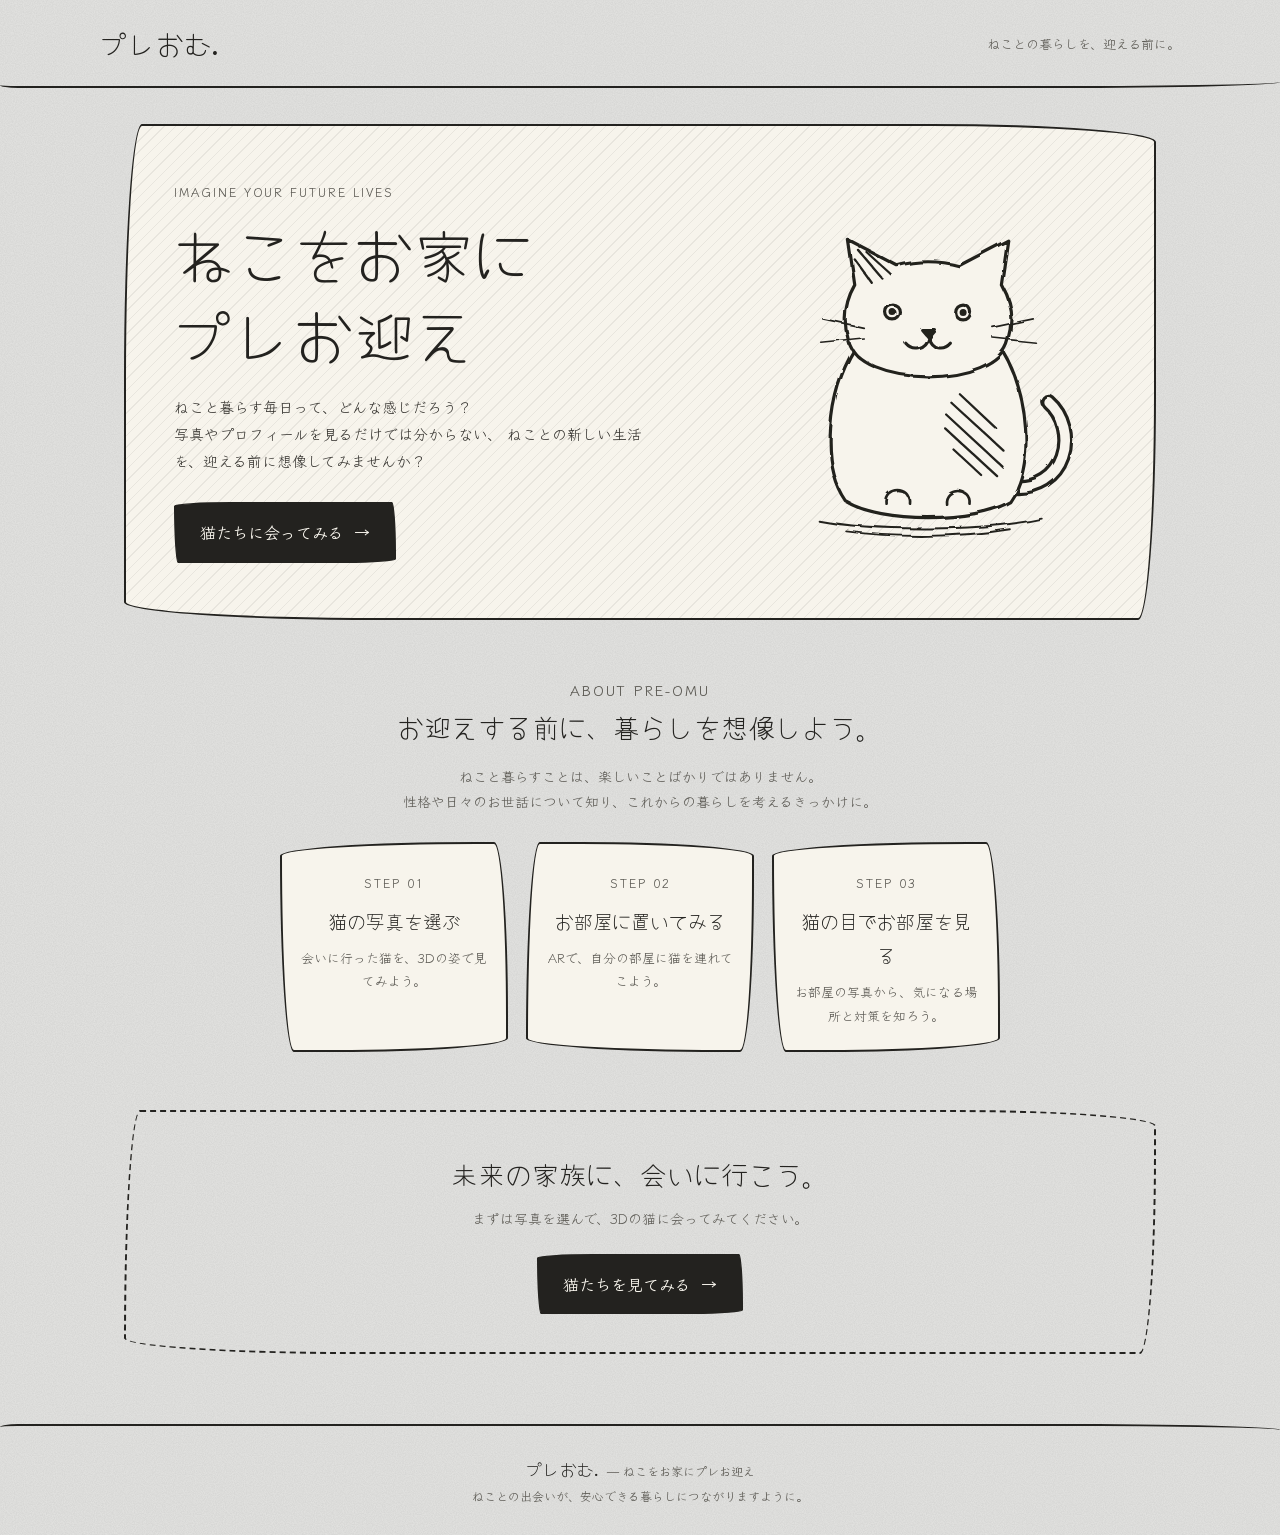
==== commit 50c7ea26: "Make clear the 3D models are samples and update the top page steps Co-Authored-By: Claude Opus 5.5 <" ====
--- a/index.html
+++ b/index.html
@@ -53,8 +53,8 @@
         </article>
         <article class="step">
           <span class="step-number">STEP 03</span>
-          <h3>起きそうなことを知る</h3>
-          <p>よくある困りごとと、その対策を知ろう。</p>
+          <h3>猫の目でお部屋を見る</h3>
+          <p>お部屋の写真から、気になる場所と対策を知ろう。</p>
         </article>
       </div>
     </section>
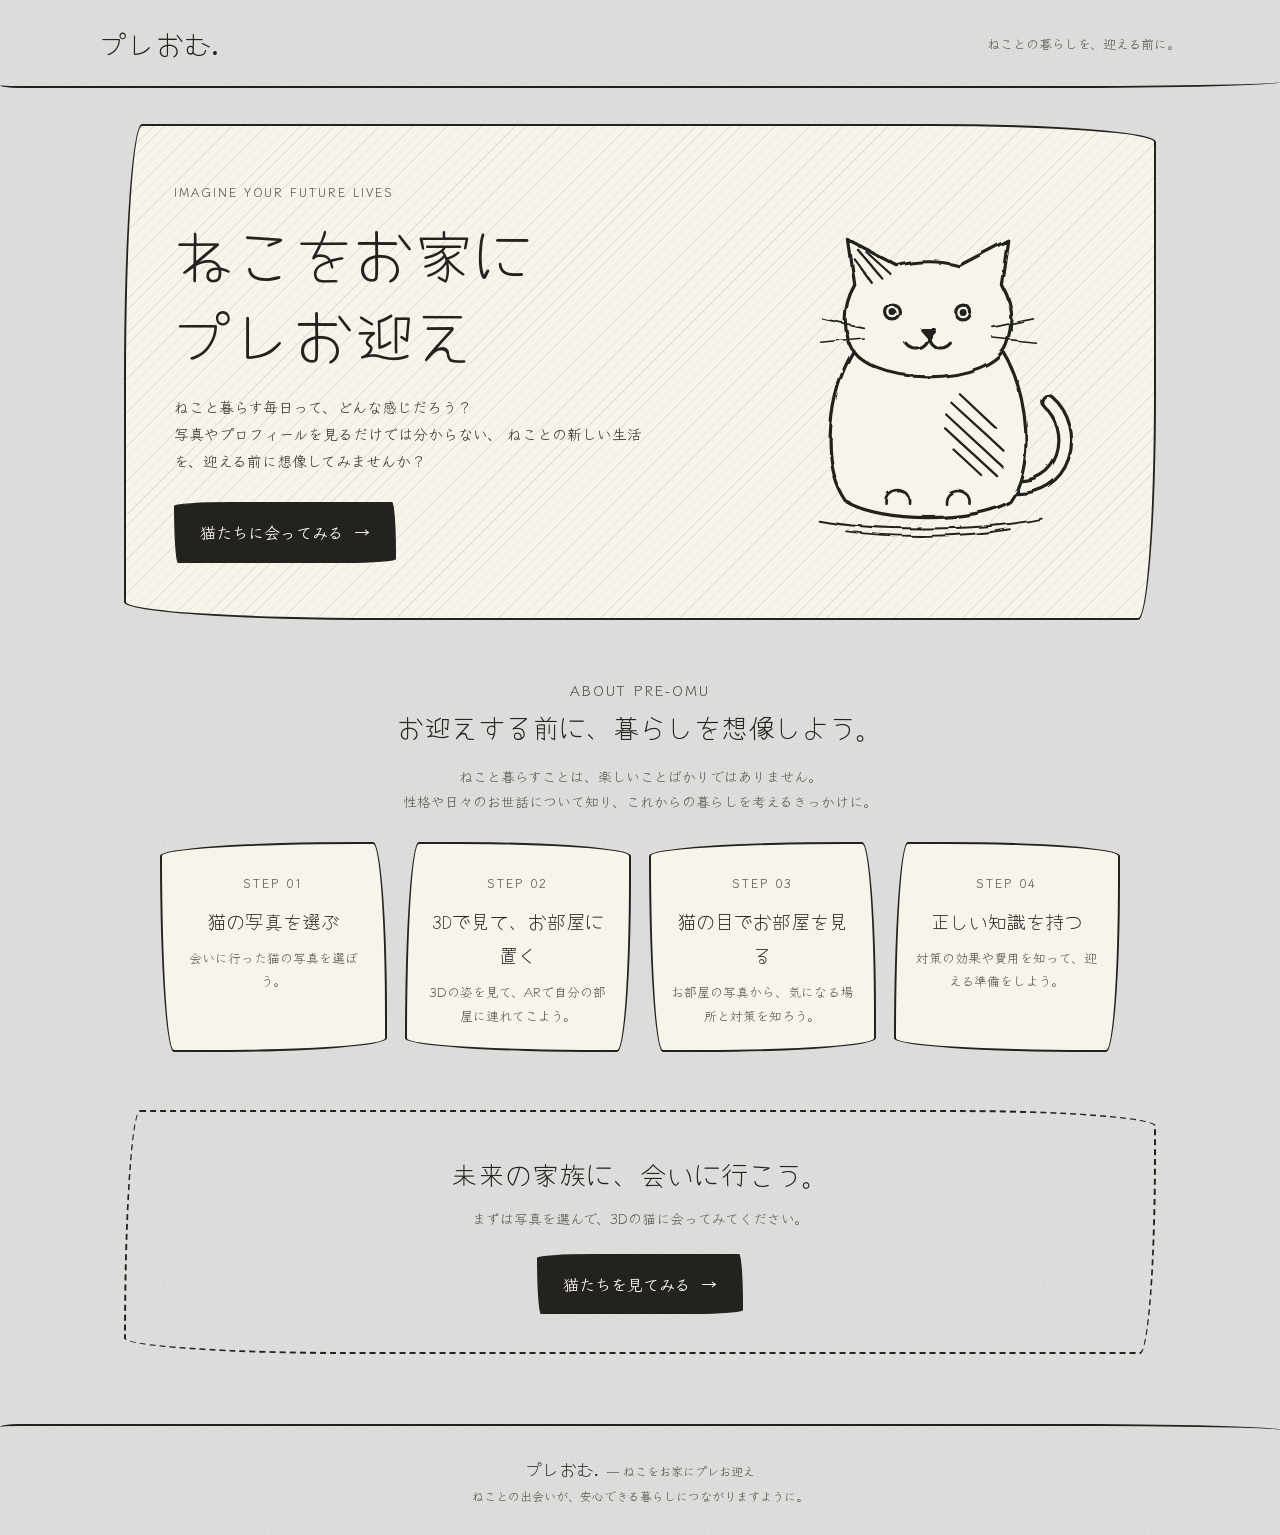
==== commit c46918fb: "Unify the flow into four steps across the home page and progress bar Co-Authored-By: Claude Opus 5.5" ====
--- a/index.html
+++ b/index.html
@@ -44,17 +44,22 @@
         <article class="step">
           <span class="step-number">STEP 01</span>
           <h3>猫の写真を選ぶ</h3>
-          <p>会いに行った猫を、3Dの姿で見てみよう。</p>
+          <p>会いに行った猫の写真を選ぼう。</p>
         </article>
         <article class="step">
           <span class="step-number">STEP 02</span>
-          <h3>お部屋に置いてみる</h3>
-          <p>ARで、自分の部屋に猫を連れてこよう。</p>
+          <h3>3Dで見て、お部屋に置く</h3>
+          <p>3Dの姿を見て、ARで自分の部屋に連れてこよう。</p>
         </article>
         <article class="step">
           <span class="step-number">STEP 03</span>
           <h3>猫の目でお部屋を見る</h3>
           <p>お部屋の写真から、気になる場所と対策を知ろう。</p>
+        </article>
+        <article class="step">
+          <span class="step-number">STEP 04</span>
+          <h3>正しい知識を持つ</h3>
+          <p>対策の効果や費用を知って、迎える準備をしよう。</p>
         </article>
       </div>
     </section>
--- a/style.css
+++ b/style.css
@@ -159,11 +159,11 @@
 .hero-visual { display: flex; align-items: center; justify-content: center; }
 .hero-visual img { display: block; width: min(100%, 340px); height: auto; }
 
-.intro { max-width: 720px; margin: 58px auto 0; text-align: center; }
+.intro { max-width: 960px; margin: 58px auto 0; text-align: center; }
 .intro h2 { margin: 0 0 12px; font-size: 27px; }
 .intro p { margin: 0; color: var(--muted); font-size: 14px; }
 
-.steps { display: grid; grid-template-columns: repeat(3, 1fr); gap: 18px; margin-top: 28px; }
+.steps { display: grid; grid-template-columns: repeat(4, 1fr); gap: 18px; margin-top: 28px; }
 .step {
   padding: 23px 18px;
   border: 2px solid var(--ink);
@@ -329,15 +329,93 @@
 /* 猫の目でお部屋を見る(room.html) */
 .notice { margin: 0 0 16px; padding: 14px 16px; border: 1.5px solid var(--line); border-radius: 14px; background: var(--paper); color: var(--ink); font-size: 13px; line-height: 1.7; }
 .example-banner { margin: 0 0 16px; padding: 14px 16px; border: 2px dashed var(--ink); border-radius: 14px; background: var(--paper); color: var(--ink); font-size: 14px; font-weight: 600; line-height: 1.7; }
-.bubble { margin: 0 0 12px; padding: 12px 16px; border: 1.5px solid var(--ink); border-radius: 18px 18px 18px 4px; color: var(--ink); font-size: 16px; font-weight: 600; line-height: 1.7; }
+.opinion { display: flex; align-items: flex-start; gap: 14px; margin: 18px 0; scroll-margin-top: 12px; }
+.cat-face { flex: none; display: block; width: 42px; height: auto; }
+.opinion-body { flex: 1; min-width: 0; }
+.speech { position: relative; width: fit-content; max-width: 100%; padding: 8px 14px; border: 2px solid var(--ink); border-radius: 16px; background: var(--paper); color: var(--ink); }
+.speech::before, .speech::after { content: ""; position: absolute; border-style: solid; border-color: transparent; }
+.speech::before { left: -12px; top: 9px; border-width: 7px 12px 7px 0; border-right-color: var(--ink); }
+.speech::after { left: -9px; top: 11px; border-width: 5px 9px 5px 0; border-right-color: var(--paper); }
+.speech h3 { margin: 0; font-size: 15px; line-height: 1.5; }
+.speech p { margin: 0; font-size: 15px; font-weight: 600; line-height: 1.6; }
+.opinion:target .speech { border-width: 4px; }
+.opinion .tip { margin-top: 10px; }
 .tip { padding: 12px 14px; border-radius: 14px; background: repeating-linear-gradient(-45deg, transparent 0 6px, var(--hatch) 6px 7px), var(--soft); font-size: 14px; }
 .tip small { display: block; margin-bottom: 2px; font-weight: 600; color: var(--ink); }
+
+/* 写真の上の印 */
+.annotated { margin: 16px 0; }
+.annotated figcaption { margin-top: 8px; }
+.annotated-photo { position: relative; border: 2px solid var(--ink); border-radius: 14px; }
+.annotated-photo img { display: block; width: 100%; height: auto; border-radius: 12px; }
+.mark {
+  position: absolute;
+  border: 2.5px solid var(--ink);
+  border-radius: var(--wobble);
+  box-shadow: 0 0 0 2px var(--paper), inset 0 0 0 2px var(--paper);
+}
+.mark.like { border-style: dashed; }
+
+/* 対策前後の比較(compare.html) */
+.compare-grid { display: grid; grid-template-columns: 1fr 1fr; gap: 20px; align-items: start; }
+.compare-panel { margin: 0; min-width: 0; }
+.cost { margin-top: 40px; }
+.cost-grid { display: grid; grid-template-columns: 1fr 1fr; gap: 16px; margin: 16px 0 10px; }
+.cost-grid .card { text-align: center; }
+.cost-grid small { display: block; color: var(--muted); font-size: 13px; }
+.cost-grid strong { font-family: var(--hand); font-weight: 400; color: var(--ink); font-size: 30px; line-height: 1.4; }
+.compare-panel figcaption h2 { margin-bottom: 8px; }
+.before-stage { min-height: 220px; background: var(--paper); }
+.before-stage .loading { background: var(--paper); border-radius: 12px; }
+.editor-stage { overflow: hidden; user-select: none; -webkit-user-select: none; }
+.placed { position: absolute; transform: translate(-50%, -50%); touch-action: none; cursor: grab; }
+.placed > img { display: block; width: 100%; height: auto; filter: drop-shadow(0 0 1.5px var(--paper)) drop-shadow(0 1px 3px rgba(35, 34, 31, .35)); }
+.placed.selected { outline: 2px dashed var(--ink); outline-offset: 2px; }
+.placed-delete, .placed-resize {
+  display: none;
+  position: absolute;
+  width: 30px;
+  height: 30px;
+  place-items: center;
+  border: 2px solid var(--ink);
+  border-radius: 50%;
+  background: var(--paper);
+  color: var(--ink);
+  font: inherit;
+  font-size: 16px;
+  line-height: 1;
+  padding: 0;
+  touch-action: none;
+}
+.placed.selected .placed-delete, .placed.selected .placed-resize { display: grid; }
+.placed-delete { top: -4px; right: -4px; cursor: pointer; }
+.placed-resize { bottom: -4px; right: -4px; cursor: nwse-resize; }
+.palette { display: grid; grid-template-columns: repeat(4, 1fr); gap: 8px; }
+.palette-item {
+  display: flex;
+  flex-direction: column;
+  align-items: center;
+  justify-content: flex-end;
+  gap: 4px;
+  min-width: 0;
+  padding: 8px 4px;
+  border: 1.5px solid var(--ink);
+  border-radius: var(--wobble);
+  background: var(--paper);
+  color: var(--ink);
+  font: inherit;
+  font-size: 11px;
+  line-height: 1.3;
+  cursor: pointer;
+}
+.palette-item:hover { background: var(--soft); }
+.palette-item img { display: block; width: 100%; max-width: 64px; height: 48px; object-fit: contain; }
 
 @media (max-width: 720px) {
   .site-header { padding: 14px 18px; }
   .nav-note { font-size: 11px; }
   main, main.wide { padding: 20px 16px 50px; }
-  .stage, .fields, .flow, .steps { grid-template-columns: 1fr; }
+  .stage, .fields, .flow, .steps, .compare-grid, .cost-grid { grid-template-columns: 1fr; }
   .steps-bar li { flex-direction: column; gap: 2px; padding: 8px 4px; text-align: center; }
   .viewer-wrap { min-height: 300px; }
   model-viewer { height: 320px; }
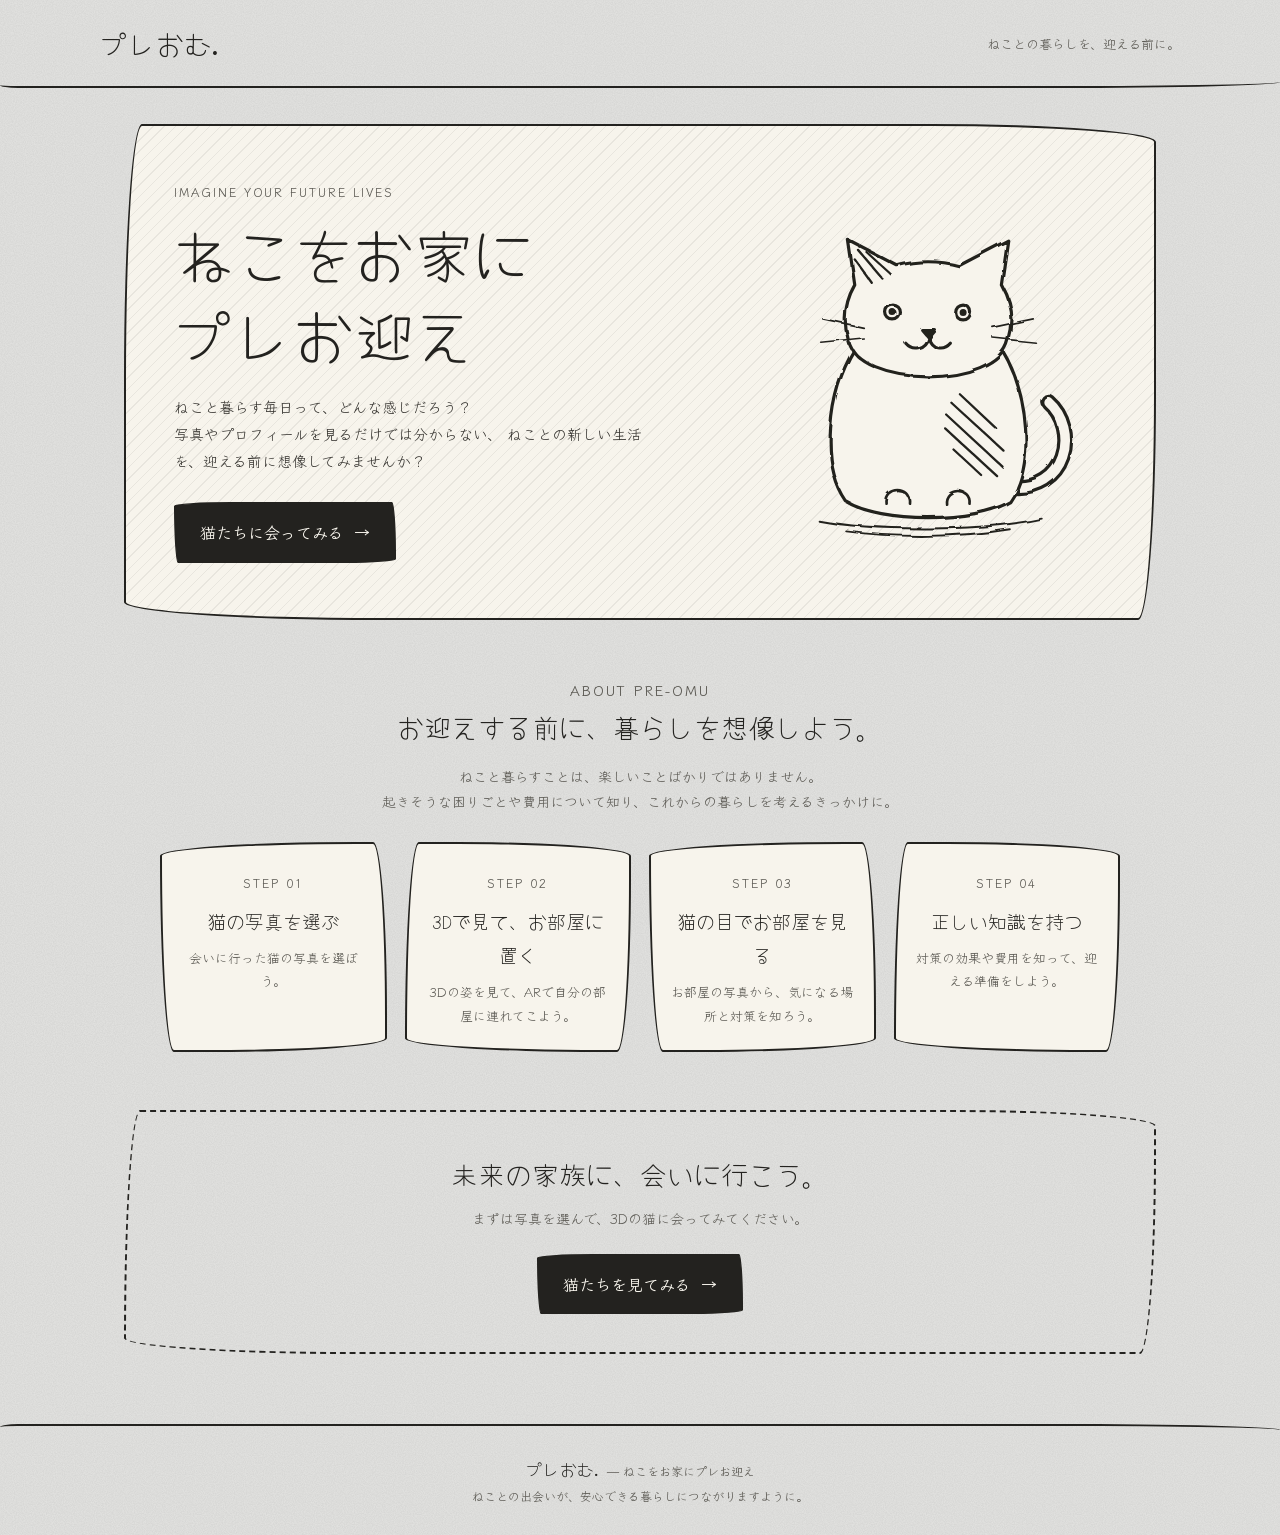
==== commit 09f9a7cd: "Align home and final page wording with the current flow Co-Authored-By: Claude Opus 5.5 <noreply@ant" ====
--- a/index.html
+++ b/index.html
@@ -37,7 +37,7 @@
       <h2>お迎えする前に、暮らしを想像しよう。</h2>
       <p>
         ねこと暮らすことは、楽しいことばかりではありません。<br>
-        性格や日々のお世話について知り、これからの暮らしを考えるきっかけに。
+        起きそうな困りごとや費用について知り、これからの暮らしを考えるきっかけに。
       </p>
 
       <div class="steps">
